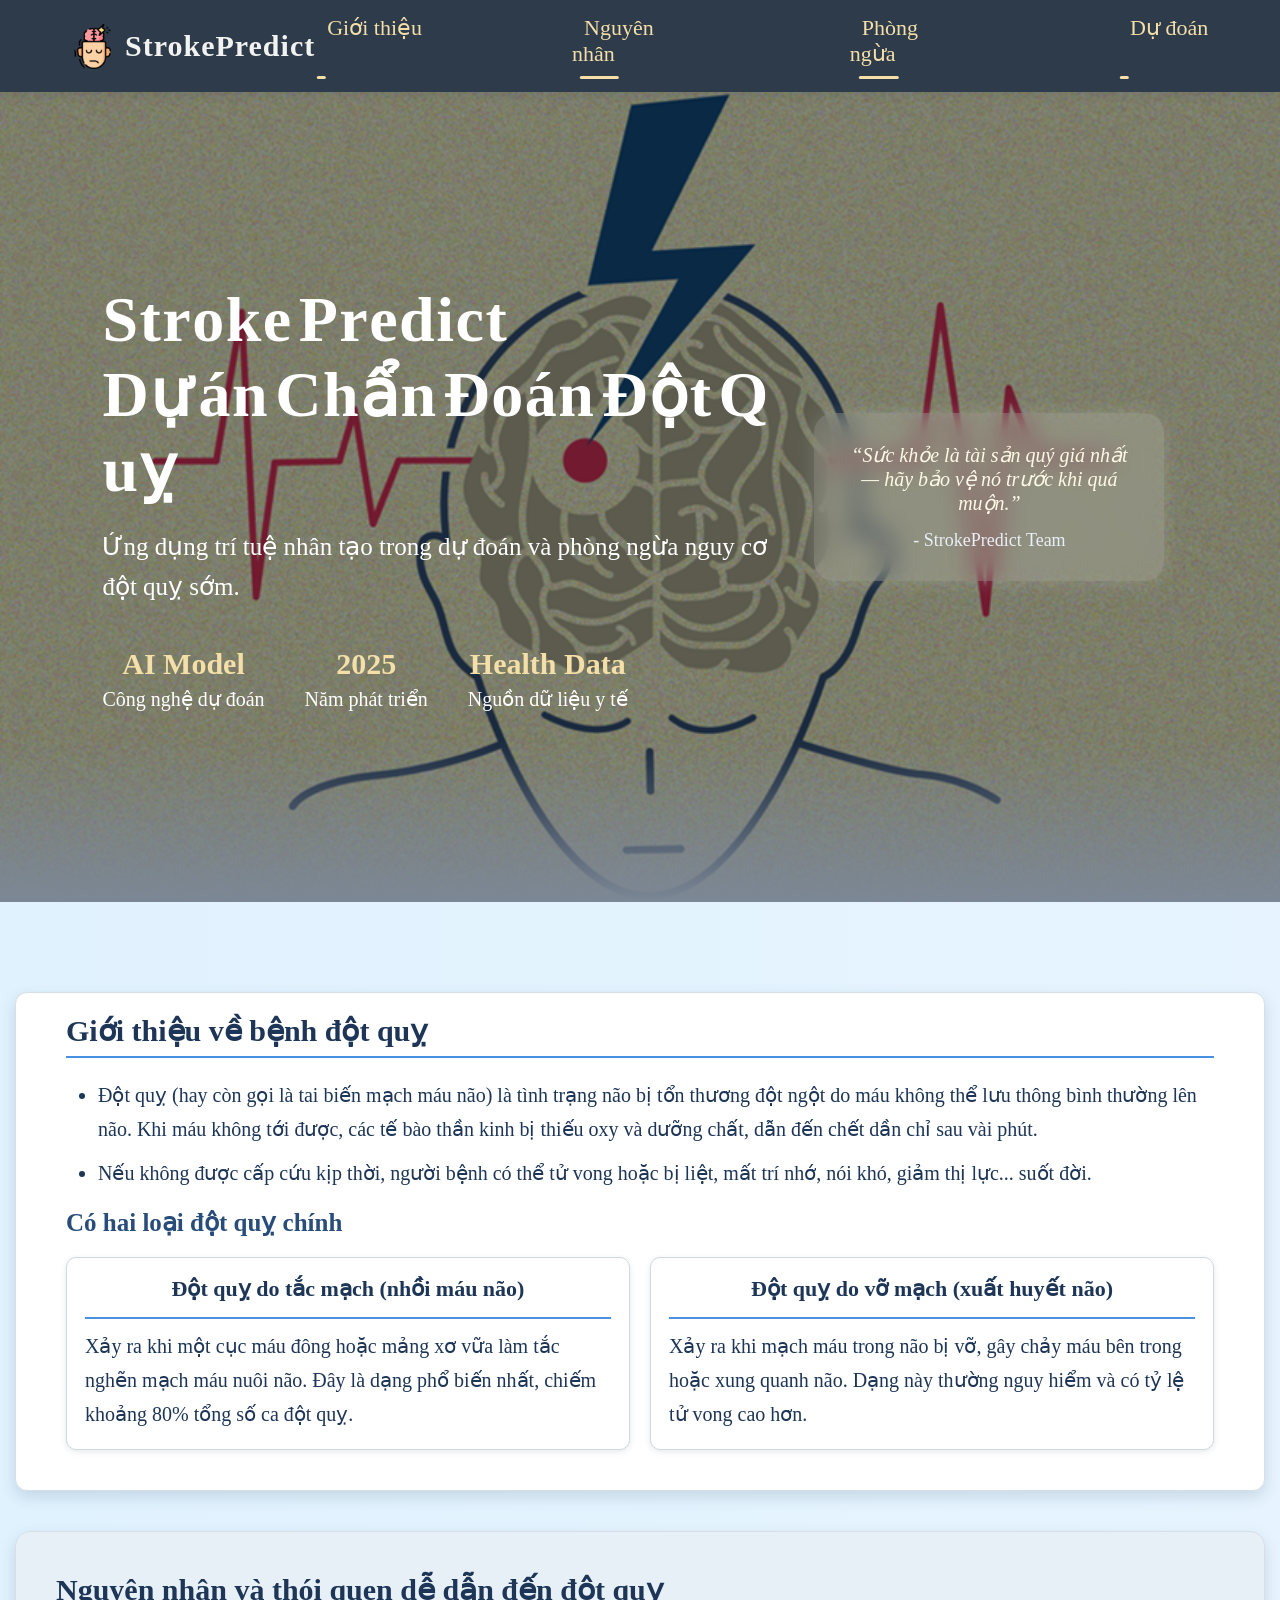
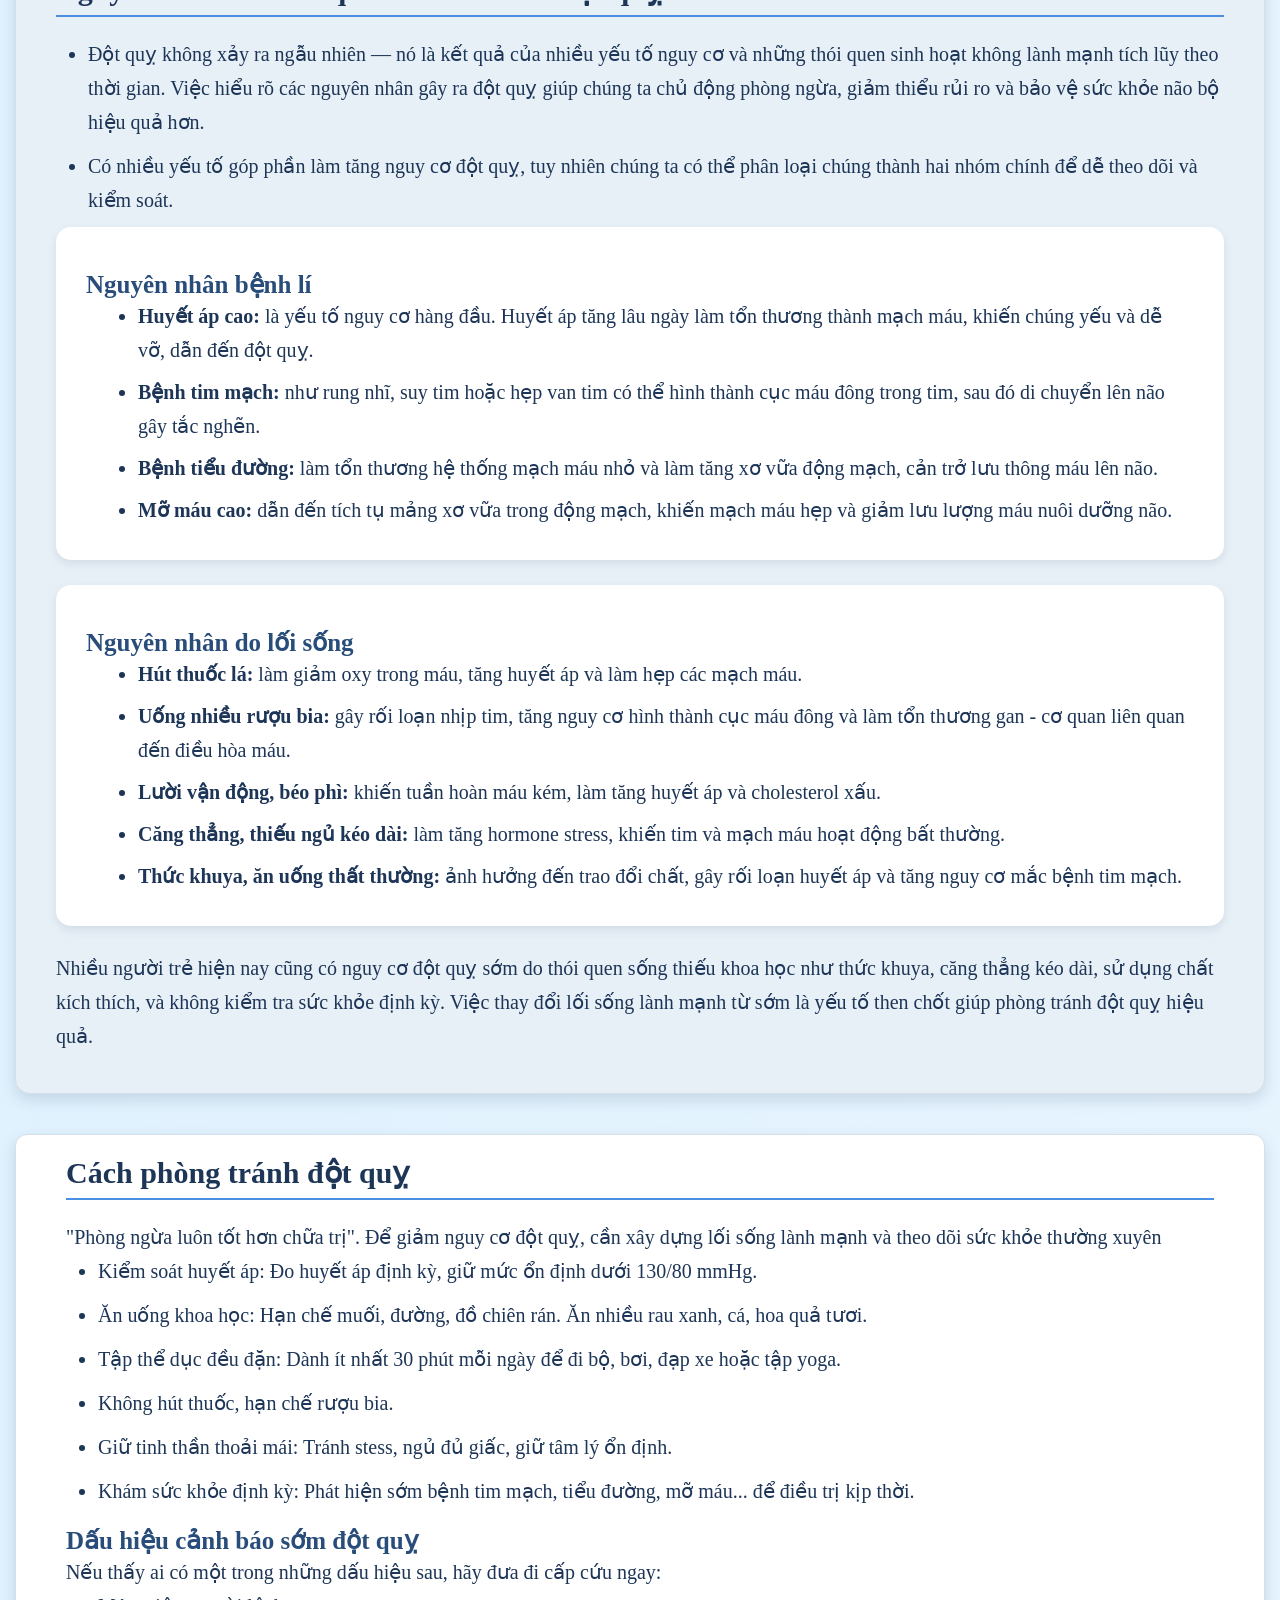
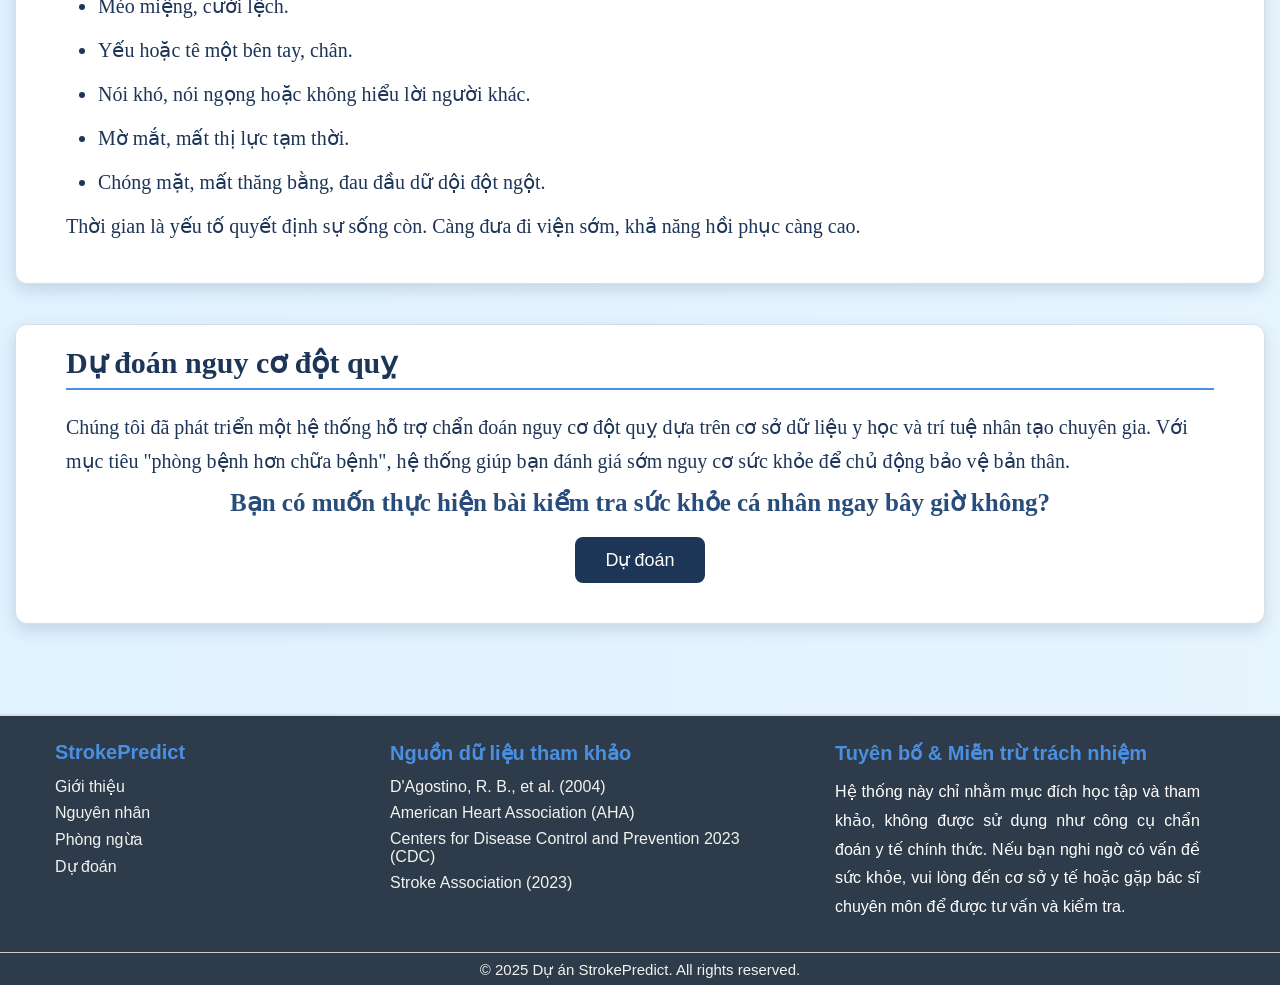
==== docs/index.html @ 6fc703ab "new" ====
<!DOCTYPE html>
<html lang="vi">
    <header>
        <link href="https://fonts.googleapis.com/css2?family=Montserrat:wght@600;700&family=Poppins:wght@300;400;500&display=swap" rel="stylesheet">
        <link rel="stylesheet" href="static/style.css">
        <!-- Logo-->
        <div class="logo">
            <img src="static/logo.png" alt="Logo" width="50" height="50"> 
            <span class="site-title">StrokePredict</span>
        </div>

        <!-- Navigation menu-->
        <nav>
            <ul>
                <li><a href="#intro1">Giới thiệu</a></li>
                <li><a href="#causes">Nguyên nhân</a></li>
                <li><a href="#prevention">Phòng ngừa</a></li>
                <li><a href="#predict">Dự đoán</a></li>
            </ul>
        </nav>
    </header>

    <body>
        <section class="stroke-hero">
            <div class="content">
                <h1 class="main-title">
                <span style="--i:1">S</span><span style="--i:2">t</span><span style="--i:3">r</span><span style="--i:4">o</span><span style="--i:5">k</span><span style="--i:6">e</span>
                <span style="--i:7">P</span><span style="--i:8">r</span><span style="--i:9">e</span><span style="--i:10">d</span><span style="--i:11">i</span><span style="--i:12">c</span><span style="--i:13">t</span>
                <span style="--i:14"> </span>
                <br>
                <span style="--i:15"> </span><span style="--i:16">D</span><span style="--i:17">ự</span><span style="--i:18"> </span>
                <span style="--i:19">á</span><span style="--i:20">n</span><span style="--i:21"> </span>
                <span style="--i:22">C</span><span style="--i:23">h</span><span style="--i:24">ẩ</span><span style="--i:25">n</span>
                <span style="--i:26"> </span><span style="--i:27">Đ</span><span style="--i:28">o</span><span style="--i:29">á</span><span style="--i:30">n</span>
                <span style="--i:31"> </span><span style="--i:32">Đ</span><span style="--i:33">ộ</span><span style="--i:34">t</span>
                <span style="--i:35"> </span><span style="--i:36">Q</span><span style="--i:37">u</span><span style="--i:38">ỵ</span>
                </h1>

                <p class="sub-text">
                Ứng dụng trí tuệ nhân tạo trong dự đoán và phòng ngừa nguy cơ đột quỵ sớm.
                </p>

                <div class="stats">
                    <div class="stat-item">
                        <span class="stat-number">AI Model</span>
                        <span class="stat-label">Công nghệ dự đoán</span>
                    </div>
                    <div class="stat-item">
                        <span class="stat-number">2025</span>
                        <span class="stat-label">Năm phát triển</span>
                    </div>
                    <div class="stat-item">
                        <span class="stat-number">Health Data</span>
                        <span class="stat-label">Nguồn dữ liệu y tế</span>
                    </div>
                </div>
            </div>

            <div class="visual">
                <div class="stroke-slogan-box">
                <p class="slogan-text">
                    “Sức khỏe là tài sản quý giá nhất — hãy bảo vệ nó trước khi quá muộn.”
                </p>
                <span class="slogan-author">- StrokePredict Team</span>
                </div>
            </div>
        </section>
        
        <!-- Nền toàn trang-->
        <div class="background">

            <!-- Các khung nội dung-->
            <section id="intro1" class="content-box">
                <h2>Giới thiệu về bệnh đột quỵ</h2>
                <ul>
                    <li>Đột quỵ (hay còn gọi là tai biến mạch máu não) là tình trạng não bị tổn thương đột ngột do máu không thể lưu thông bình thường lên não. Khi máu không tới được, các tế bào thần kinh bị thiếu oxy và dưỡng chất, dẫn đến chết dần chỉ sau vài phút.</li>
                    <li>Nếu không được cấp cứu kịp thời, người bệnh có thể tử vong hoặc bị liệt, mất trí nhớ, nói khó, giảm thị lực... suốt đời.</li>
                </ul>
                <h3>Có hai loại đột quỵ chính</h3>
                <div class="stroke-types">
                    <div class="stroke-box">
                        <h4>Đột quỵ do tắc mạch (nhồi máu não)</h4>
                        <p>Xảy ra khi một cục máu đông hoặc mảng xơ vữa làm tắc nghẽn mạch máu nuôi não. Đây là dạng phổ biến nhất, chiếm khoảng 80% tổng số ca đột quỵ.</p>
                    </div>

                    <div class="stroke-box">
                        <h4>Đột quỵ do vỡ mạch (xuất huyết não)</h4>
                        <p>Xảy ra khi mạch máu trong não bị vỡ, gây chảy máu bên trong hoặc xung quanh não. Dạng này thường nguy hiểm và có tỷ lệ tử vong cao hơn.</p>
                    </div>
                </div>
            </section>

            <section  id="causes" class="content-box">
                <h2>Nguyên nhân và thói quen dễ dẫn đến đột quỵ</h2>
                <ul>
                    <li>Đột quỵ không xảy ra ngẫu nhiên — nó là kết quả của nhiều yếu tố nguy cơ và những thói quen sinh hoạt không lành mạnh tích lũy theo thời gian. Việc hiểu rõ các nguyên nhân gây ra đột quỵ giúp chúng ta chủ động phòng ngừa, giảm thiểu rủi ro và bảo vệ sức khỏe não bộ hiệu quả hơn.</li>
                    <li>Có nhiều yếu tố góp phần làm tăng nguy cơ đột quỵ, tuy nhiên chúng ta có thể phân loại chúng thành hai nhóm chính để dễ theo dõi và kiểm soát.</li>
                </ul>

                <div class="cause-box">
                    <h3>Nguyên nhân bệnh lí</h3>
                    <ul>
                        <li><strong>Huyết áp cao:</strong> là yếu tố nguy cơ hàng đầu. Huyết áp tăng lâu ngày làm tổn thương thành mạch máu, khiến chúng yếu và dễ vỡ, dẫn đến đột quỵ.</li>
                        <li><strong>Bệnh tim mạch:</strong> như rung nhĩ, suy tim hoặc hẹp van tim có thể hình thành cục máu đông trong tim, sau đó di chuyển lên não gây tắc nghẽn.</li>
                        <li><strong>Bệnh tiểu đường:</strong> làm tổn thương hệ thống mạch máu nhỏ và làm tăng xơ vữa động mạch, cản trở lưu thông máu lên não.</li>
                        <li><strong>Mỡ máu cao:</strong> dẫn đến tích tụ mảng xơ vữa trong động mạch, khiến mạch máu hẹp và giảm lưu lượng máu nuôi dưỡng não.</li>
                    </ul>
                </div>

                <div class="cause-box">
                    <h3>Nguyên nhân do lối sống</h3>
                    <ul>
                        <li><strong>Hút thuốc lá:</strong> làm giảm oxy trong máu, tăng huyết áp và làm hẹp các mạch máu.</li>
                        <li><strong>Uống nhiều rượu bia:</strong> gây rối loạn nhịp tim, tăng nguy cơ hình thành cục máu đông và làm tổn thương gan - cơ quan liên quan đến điều hòa máu.</li>
                        <li><strong>Lười vận động, béo phì:</strong> khiến tuần hoàn máu kém, làm tăng huyết áp và cholesterol xấu.</li>
                        <li><strong>Căng thẳng, thiếu ngủ kéo dài:</strong> làm tăng hormone stress, khiến tim và mạch máu hoạt động bất thường.</li>
                        <li><strong>Thức khuya, ăn uống thất thường:</strong> ảnh hưởng đến trao đổi chất, gây rối loạn huyết áp và tăng nguy cơ mắc bệnh tim mạch.</li>
                    </ul>
                </div>

                <p>Nhiều người trẻ hiện nay cũng có nguy cơ đột quỵ sớm do thói quen sống thiếu khoa học như thức khuya, căng thẳng kéo dài, sử dụng chất kích thích, và không kiểm tra sức khỏe định kỳ. Việc thay đổi lối sống lành mạnh từ sớm là yếu tố then chốt giúp phòng tránh đột quỵ hiệu quả.</p>
            </section>

            <section id="prevention" class="content-box">
                <h2>Cách phòng tránh đột quỵ</h2>
                <p>"Phòng ngừa luôn tốt hơn chữa trị". Để giảm nguy cơ đột quỵ, cần xây dựng lối sống lành mạnh và theo dõi sức khỏe thường xuyên</p>
                <ul>
                    <li>Kiểm soát huyết áp: Đo huyết áp định kỳ, giữ mức ổn định dưới 130/80 mmHg.</li>
                    <li>Ăn uống khoa học: Hạn chế muối, đường, đồ chiên rán. Ăn nhiều rau xanh, cá, hoa quả tươi.</li>
                    <li>Tập thể dục đều đặn: Dành ít nhất 30 phút mỗi ngày để đi bộ, bơi, đạp xe hoặc tập yoga.</li>
                    <li>Không hút thuốc, hạn chế rượu bia.</li>
                    <li>Giữ tinh thần thoải mái: Tránh stess, ngủ đủ giấc, giữ tâm lý ổn định.</li>
                    <li>Khám sức khỏe định kỳ: Phát hiện sớm bệnh tim mạch, tiểu đường, mỡ máu... để điều trị kịp thời.</li>
                </ul>
                <h3>Dấu hiệu cảnh báo sớm đột quỵ</h3>
                <p>Nếu thấy ai có một trong những dấu hiệu sau, hãy đưa đi cấp cứu ngay:</p>
                <ul>
                    <li>Méo miệng, cười lệch.</li>
                    <li>Yếu hoặc tê một bên tay, chân.</li>
                    <li>Nói khó, nói ngọng hoặc không hiểu lời người khác.</li>
                    <li>Mờ mắt, mất thị lực tạm thời.</li>
                    <li>Chóng mặt, mất thăng bằng, đau đầu dữ dội đột ngột.</li>
                </ul>
                <p>Thời gian là yếu tố quyết định sự sống còn. Càng đưa đi viện sớm, khả năng hồi phục càng cao.</p>
            </section>

            <section id="predict" class="content-box">
                <h2>Dự đoán nguy cơ đột quỵ</h2>
                <p>Chúng tôi đã phát triển một hệ thống hỗ trợ chẩn đoán nguy cơ đột quỵ dựa trên cơ sở dữ liệu y học và trí tuệ nhân tạo chuyên gia. Với mục tiêu "phòng bệnh hơn chữa bệnh", hệ thống giúp bạn đánh giá sớm nguy cơ sức khỏe để chủ động bảo vệ bản thân.</p>
                
                <div id="intro" class="box">
                    <h3>Bạn có muốn thực hiện bài kiểm tra sức khỏe cá nhân ngay bây giờ không?</h3>

                    <!-- Nút start-->
                    <div id="start-section">
                        <button id="start-btn">Dự đoán</button>
                    </div>
                </div>

                <div id="progress-bar-container">
                    <div id="progress-bar"></div>
                </div>

                <div id="form-container" style="display: none;"></div>

                <div id="submit-area" style="display: none;">
                    <button id="submit-btn">Gửi dự đoán</button>
                </div>
            </section>

            <section id="result-section" class="content-box" style="display: none;">
                <div id="result"></div>
            </section>

        </div>
        
        <footer>
            <div class="footer-container">
                <div class="footer-column1">
                    <h3>StrokePredict</h3>
                    <ul>
                        <li><a href="#intro1">Giới thiệu</a></li>
                        <li><a href="#causes">Nguyên nhân</a></li>
                        <li><a href="#prevention">Phòng ngừa</a></li>
                        <li><a href="#predict">Dự đoán</a></li>
                    </ul>
                </div>
                
                <div class="footer-column">
                    <h3>Nguồn dữ liệu tham khảo</h3>
                    <ul>
                        <li><a href="https://pubmed.ncbi.nlm.nih.gov/14718319/" target="_blank">D'Agostino, R. B., et al. (2004)</a></li>
                        <li><a href="https://www.ahajournals.org/doi/10.1161/01.str.28.7.1507" target="_blank">American Heart Association (AHA)</a></li>
                        <li><a href="https://www.cdc.gov/stroke/risk-factors/index.html" target="_blank">Centers for Disease Control and Prevention 2023 (CDC)</a></li>
                        <li><a href="https://www.stroke.org.uk/stroke/types/risk-factors">Stroke Association (2023)</a></li>
                    </ul>
                </div>

                <div class="footer-column">
                    <h3>Tuyên bố & Miễn trừ trách nhiệm</h3>
                    <p>
                        Hệ thống này chỉ nhằm mục đích học tập và tham khảo, 
                        không được sử dụng như công cụ chẩn đoán y tế chính thức.
                        Nếu bạn nghi ngờ có vấn đề sức khỏe, vui lòng đến cơ sở y tế
                        hoặc gặp bác sĩ chuyên môn để được tư vấn và kiểm tra.
                    </p>
                </div>
            </div>

            <div class="footer-bottom">
                <p>© 2025 Dự án StrokePredict. All rights reserved.</p>
            </div>

        </footer>

    <script src="static/script.js"></script>
    </body>
</html>
---- docs/static/style.css ----
* {
  margin: 0;
  padding: 0;
  box-sizing: border-box;
}

html, body {
  margin: 0;
  padding: 0;
  background-color: #0a1a2f;
}
html {
  scroll-behavior: smooth;
}

/*header*/
header {
  display: flex;
  justify-content: space-between;
  align-items: center;
  padding: 15px 70px;
  background-color: #2e3b4a;
  box-shadow: 0 2px 10px rgba(29, 53, 87, 0.1);
  position: sticky;
  top: 0;
  z-index: 100;
}

.logo {
  display: flex;
  align-items: center;
}
.logo img {
  width: 45px;
  height: 45px;
  margin-right: 10px;
}
.site-title {
  font-size: 30px;
  font-weight: 700;
  color: #f2f3f0;
  letter-spacing: 1px;
}

nav ul {
  display: flex;
  justify-content: space-evenly;
  list-style: none;
  margin: 0;
  padding: 0;
  gap: 150px;
}
nav ul li a {
  text-decoration: none;
  color: #f2f3f0;
  font-size: 22px;
  font-weight: 500;
  padding: 8px 12px;
  border-radius: 6px;
  transition: all 0.3s ease;
  position: relative;
  overflow: hidden;
  transition: all 0.4s ease;
}
nav ul li a::before {
  content: "";
  position: absolute;
  inset: 0;
  background-color: rgba(255, 255, 255, 0.15);
  border-radius: 6px;
  opacity: 0;
  transform: scale(0.9);
  transition: all 0.3s ease;
  z-index: -1;
}
nav ul li a:hover::before {
  opacity: 1;
  transform: scale(1);
}
nav ul li a:hover {
  transform: translateY(-2px);
  color: #f2f3f0;
  background-color: transparent;
}
nav ul li a.active {
  color: #f4dfa9;
}
nav ul li a::after {
  content: "";
  position: absolute;
  bottom: -5px;
  left: 50%;
  transform: translateX(-50%) scaleX(0);
  width: 70%;
  height: 3px;
  background: #f4dfa9;
  border-radius: 2px;
  transition: transform 0.4s ease;
  transform-origin: center;
}
nav ul li a.active::after {
  transform: translateX(-50%) scaleX(1);
}

header.scrolled {
  background-color: #e8f0f7;
  box-shadow: 0 4px 12px rgba(0,0,0,0.08);
  transition: 0.3s ease;
}
header {
  transition: background-color 0.4s ease, backdrop-filter 0.4s ease;
}
header.scrolled {
  background-color: rgba(29, 53, 87, 0.6);
  backdrop-filter: blur(6px);
}
/* body */
.stroke-hero {
  display: flex;
  justify-content: space-between;
  align-items: center;
  height: 90vh;
  background: url("brain.png") no-repeat center center/cover;
  color: white;
  padding: 50px 8%; 
  position: relative;
}
.stroke-hero {
  display: flex;
  justify-content: space-between;
  align-items: center;
  height: 90vh;
  background: 
    linear-gradient(to bottom, rgba(0, 0, 0, 0) 80%, rgba(240, 248, 255, 1) 100%), 
    url("brain.png") no-repeat center center/cover;
  color: white;
  padding: 50px 8%; 
  position: relative;
}
.stroke-hero {
  background-attachment: fixed;
}
.stroke-hero::before {
  content: "";
  position: absolute;
  top: 0;
  left: 0;
  width: 100%;
  height: 100%;
  background: rgba(10, 25, 47, 0.5);
  z-index: 0;
}
.stroke-hero * {
  position: relative;
  z-index: 1;
}
.stroke-hero .content,.stroke-hero .visual {
  position: relative;
  z-index: 1;
}
.content {
  flex: 2;
  max-width: 65%;
}
.visual {
  flex: 1;
  display: flex;
  justify-content: center;
  align-items: center;
}

.main-title span {
  display: inline-block;
  opacity: 0;
  transform: translateY(40px);
  animation: fadeUp 1s forwards;
  animation-delay: calc(var(--i) * 0.04s);
  font-size: 4rem;
  font-weight: 700;
  letter-spacing: 1.5px;
}
@keyframes fadeUp {
  to {
    opacity: 1;
    transform: translateY(0);
  }
}

.sub-text {
  font-size: 25px;
  margin: 20px 0 40px;
  line-height: 1.6;
  color: #ffffff;
}

.stats {
  display: flex;
  gap: 40px;
  margin-top: 30px;
}
.stat-item {
  text-align: center;
}

.stat-number {
  display: block;
  font-size: 30px;
  font-weight: bold;
  color: #f4dfa9;
}
.stat-label {
  display: block;
  font-size: 20px;
  color: #ffffff;
  margin-top: 6px;
}

.stroke-slogan-box {
  background: rgba(255, 255, 255, 0.15);
  backdrop-filter: blur(12px);
  border-radius: 20px;
  padding: 30px;
  max-width: 350px;
  max-height: 250px;
  text-align: center;
  color: #ffffff;
  box-shadow: 0 0 20px rgba(255, 255, 255, 0.15);
}
.slogan-text {
  font-style: italic;
  font-size: 20px;
  margin-bottom: 15px;
  color: #fef9e7;
}
.slogan-author {
  font-size: 18px;
  color: #e8f0f7;
}

.background {
  background: linear-gradient(180deg, #e8f0f7 0%, #f4f7fa 100%);
  padding: 50px 0;
  min-height: 100vh;
}
.background {
  background: linear-gradient(270deg, #dbeafe, #f3f8ff, #e0f2fe);
  background-size: 600% 600%;
  animation: bgMove 12s ease infinite;
  padding: 50px 0;
  min-height: 100vh;
}
@keyframes bgMove {
  0% { background-position: 0% 50%; }
  50% { background-position: 100% 50%; }
  100% { background-position: 0% 50%; }
}

section {
  scroll-margin-top: 100px;
}

.content-box {
  background-color: #ffffff;
  border: 1px solid #d6dee7;
  border-radius: 12px;
  box-shadow: 0 6px 15px rgba(29, 53, 87, 0.15);
  max-width: 1250px;
  margin: 40px auto;
  padding: 20px 50px 40px 50px;
  transition: 0.2s ease, box-shadow 0.3s ease;
}
.content-box:hover {
  transform: translate(-3px);
  box-shadow: 0 10px 25px rgba(29, 53, 87, 0.2);
}

.content-box h2 {
  color: #1d3557;
  font-size: 30px;
  margin-top: 0px;
  margin-bottom: 20px;
  border-bottom: 2px solid #4a90e2;
  padding-bottom: 8px;
}
.content-box h3 {
  color: #294d7a;
  margin-top: 18px;
  font-size: 25px;
}
.content-box p, 
.content-box li {
  color: #1d3557;
  line-height: 1.7;
  font-size: 20px;
}

.stroke-types {
  display: flex;
  justify-content: space-between;
  gap: 20px;
  margin-top: 20px;
}
.stroke-box {
  flex: 1;
  background-color: #ffffff;
  border: 1px solid #cfd8dc;
  border-radius: 10px;
  padding: 18px;
  box-shadow: 0 2px 6px rgba(29, 53, 87, 0.1);
}
.stroke-box:hover {
  transform: translateY(-3px);
  box-shadow: 0 6px 15px rgba(29, 53, 87, 0.2);
  cursor: pointer;
}
.stroke-box h4 {
  text-align: center;
  color: #1d3557;
  margin-top: 0px;
  margin-bottom: 10px;
  font-size: 22px;
  border-bottom: 2px solid #4a90e2;
  padding-bottom: 15px;
}
ul {
  padding-left: 32px;
}
ul li {
  margin-bottom: 10px;
}

.box h3 {
  text-align: center;
  font-size: 25px;
  color: #294d7a;
  margin-top: 10px;
}
#start-btn {
  background-color: #1d3557;
  color: white;
  border: none;
  padding: 12px 30px;
  border-radius: 8px;
  font-size: 18px;
  cursor: pointer;
  transition: all 0.3 ease;
}
#start-btn:hover {
  background-color: #084d9b;
  transform: scale(1.05);
}
#start-section {
  text-align: center;
  margin-top: 20px;
}

#causes {
  background-color: #e8f0f7;
  padding: 40px;
  border-radius: 15px;
}
.cause-box {
  background: white;
  border-radius: 15px;
  padding: 25px 30px;
  box-shadow: 0 4px 10px rgba(29, 53, 87, 0.1);
  margin-bottom: 25px;
  transition: transform 0.2s ease, box-shadow 0.2s ease;
}
.cause-box:hover {
  transform: translateY(-3px);
  box-shadow: 0 6px 15px rgba(29, 53, 87, 0.2);
}
.cause-box ul {
  margin-left: 20px;
  line-height: 1.6;
}
.cause-box li {
  margin-bottom: 8px;
}

/*box result*/
#result-section {
  background-color: #ffffff;
  border: 1px solid #dfe5ec;
  box-shadow: 0 6px 18px rgba(29, 53, 87, 0.1);
  border-radius: 14px;
  max-width: 1000px;
  margin: 50px auto;
  padding: 20px 50px;
  display: none;
}
#result-section.visible {
  display: block;
}
#result-section {
  text-align: center;
  background-color: #ffffff;
  border-radius: 16px;
  padding: 20px 60px;
  box-shadow: 0 4px 15px rgba(29, 53, 87, 0.1);
  margin-top: 40px;
}
#result-section h3 {
  font-size: 30px;
  color: #1d3557;
  margin-bottom: 10px;
  border-bottom: 2px solid #4a90e2;
  display: inline-block;
  padding-bottom: 10px;
}
#result-section .risk-level {
  font-size: 28px;
  font-weight: 600;
  margin-bottom: 10px;
  margin-top: 10px;
  text-align: center;
}

.Low {
  color: #2e7d32 !important;
}
.Medium {
  color: #f9a825 !important;
}
.High {
  color: #c62828 !important;
}
#result-section .advice-box {
  text-align: left;
  max-width: 900px;
  margin: 10px auto 0 auto;
  background-color: #e8f0f7;
  padding: 20px 25px;
  border-radius: 10px;
  font-size: 20px;
  line-height: 1.6;
  color: #1d3557;
}

/* footer */
footer {
  background-color: #2e3b4a;
  color: white;
  padding: 25px 0 10px;
  font-family: 'Segoe UI', sans-serif;
  border-top: 2px solid #d6dee7;
}
.footer-container {
  display: flex;
  justify-content: space-around;
  align-items: flex-start;
  flex-wrap: wrap;
  max-width: 1250px;
  margin: 0 auto;
  padding: 0 25px;
}
/* Cột 1 */
.footer-column1 h3 {
  font-size: 20px;
  color: #4a90e2;
  margin-bottom: 8px;
  display: inline-block;
  padding-bottom: 5px;
}
.footer-column1 ul {
  list-style: none;
  padding: 0;
}
.footer-column1 ul li {
  margin-bottom: 8px;
}
.footer-column1 ul li a {
  color: #f2f3f0;
  text-decoration: none;
  transition: color 0.3s;
}
.footer-column1 ul li a:hover {
  color: #4a90e2;
}
.footer-column1 {
  flex: 1;
  min-width: 280px;
  margin: 0 15px;
}

/* Cột 2,3 */
.footer-column {
  flex: 2;
  min-width: 280px;
  margin: 0 40px;
}
.footer-column h3 {
  font-size: 20px;
  color: #4a90e2;
  margin-bottom: 8px;
  display: inline-block;
  padding-bottom: 5px;
}
.footer-column ul {
  list-style: none;
  padding: 0;
}
.footer-column ul li {
  margin-bottom: 8px;
}
.footer-column ul li a {
  color: #f2f3f0;
  text-decoration: none;
  transition: color 0.3s;
}
.footer-column ul li a:hover {
  color: #4a90e2;
}
.footer-column p {
  line-height: 1.8;
  text-align: justify;
}

.footer-bottom {
  text-align: center;
  border-top: 1px solid #ccc;
  margin-top: 30px;
  padding: 8px 0 6px 0;
  font-size: 15px;
  color: #f2f3f0;
}
.footer-bottom p {
  margin: 0;
}
footer {
  margin-bottom: 0;
  padding-bottom: 0;
}

/* Form câu hỏi */
#form-container {
  display: flex;
  flex-direction: column;
  align-items: center;
  margin: 0 auto;
  width: 100%;
  background: none;
  box-shadow: none;
  padding: 0;
}

.question {
  width: 60%;
  margin: 25px auto;
  padding: 25px 30px;
  background-color: #ffffff;
  border-radius: 16px;
  box-shadow: 0 4px 15px rgba(29, 53, 87, 0.1);
  animation: fadeIn 0.4s ease;
  text-align: center;
}
.question p {
  font-size: 20px;
  font-weight: 600;
  color: #1d3557;
  margin-bottom: 20px;
  margin-top: 0;
}

.question input[type="number"] {
  width: 40%;
  text-align: center;
  padding: 10px 15px;
  font-size: 17px;
  border-radius: 25px;
  border: 1.5px solid #4a90e2;
  outline: none;
  transition: 0.3s;
}
.question input[type="number"]:focus {
  border-color: #4a90e2;
  box-shadow: 0 0 6px rgba(74,144,226,0.3);
}

.choice-group {
  display: flex;
  justify-content: center;
  gap: 65px;
  margin-top: 15px;
}
.choice-option {
  display: flex;
  align-items: center;
  gap: 10px;
  cursor: pointer;
  font-size: 18px;
  color: #1d3557;
  transition: color 0.3s;
}
.choice-option:hover {
  color: #4a90e2;
}

.choice-circle {
  width: 18px;
  height: 18px;
  border: 2px solid #1d3557;
  border-radius: 50%;
  position: relative;
  transition: 0.3s;
}
.choice-circle.active::after {
  content: '';
  position: absolute;
  width: 10px;
  height: 10px;
  background: #00C2CB;
  border-radius: 50%;
  top: 50%;
  left: 50%;
  transform: translate(-50%, -50%);
}
.choice-circle::after {
  transition: all 0.2s ease;
}

.submit-section {
  display: flex;
  justify-content: center;
  align-items: center;
  width: 100%;
}
.submit-btn {
  margin: 40px auto;
  padding: 15px 45px;
  font-size: 20px;
  font-weight: 500;
  background: linear-gradient(135deg, #1d3557, #4a90e2);
  color: white;
  border: none;
  border-radius: 25px;
  cursor: pointer;
  transition: 0.4s;
  box-shadow: 0 4px 10px rgba(29,53,87,0.15);
}
.submit-btn:hover {
  transform: scale(1.05);
  background: linear-gradient(135deg, #294d7a, #4a90e2);
}

.question.missing {
  border: 2px solid #c62828;
  border-radius: 8px;
  padding: 8px;
  animation: shake 0.5s ease;
}
@keyframes shake {
  0% { transform: translateX(0); }
  25% { transform: translateX(-4px); }
  50% { transform: translateX(4px); }
  75% { transform: translateX(-4px); }
  100% { transform: translateX(0); }
}

/* Fade */
body {
  opacity: 0;
  transform: translateY(6px);
  transition: opacity 0.9s ease-out, transform 0.9s ease-out;
}
body.page-visible {
  opacity: 1;
  transform: translateY(0);
}
.fade-section {
  opacity: 0;
  transform: translateY(28px);
  transition: opacity 0.7s cubic-bezier(.22,.9,.27,1), transform 0.7s cubic-bezier(.22,.9,.27,1);
  will-change: opacity, transform;
}
.fade-section.visible {
  opacity: 1;
  transform: translateY(0);
}
.fade-section .fade-child {
  opacity: 0;
  transform: translateY(12px);
  transition: opacity 0.6s ease, transform 0.6s ease;
}
.fade-section.visible .fade-child {
  opacity: 1;
  transform: translateY(0);
}
.fade-section[data-delay="1"] { transition-delay: 0.06s; }
.fade-section[data-delay="2"] { transition-delay: 0.12s; }
.fade-section[data-delay="3"] { transition-delay: 0.18s; }
.stroke-hero.fade-section { transition-duration: 1s; transition-timing-function: ease-out; }
.main-title.fade-child { transition-duration: 0.9s; }
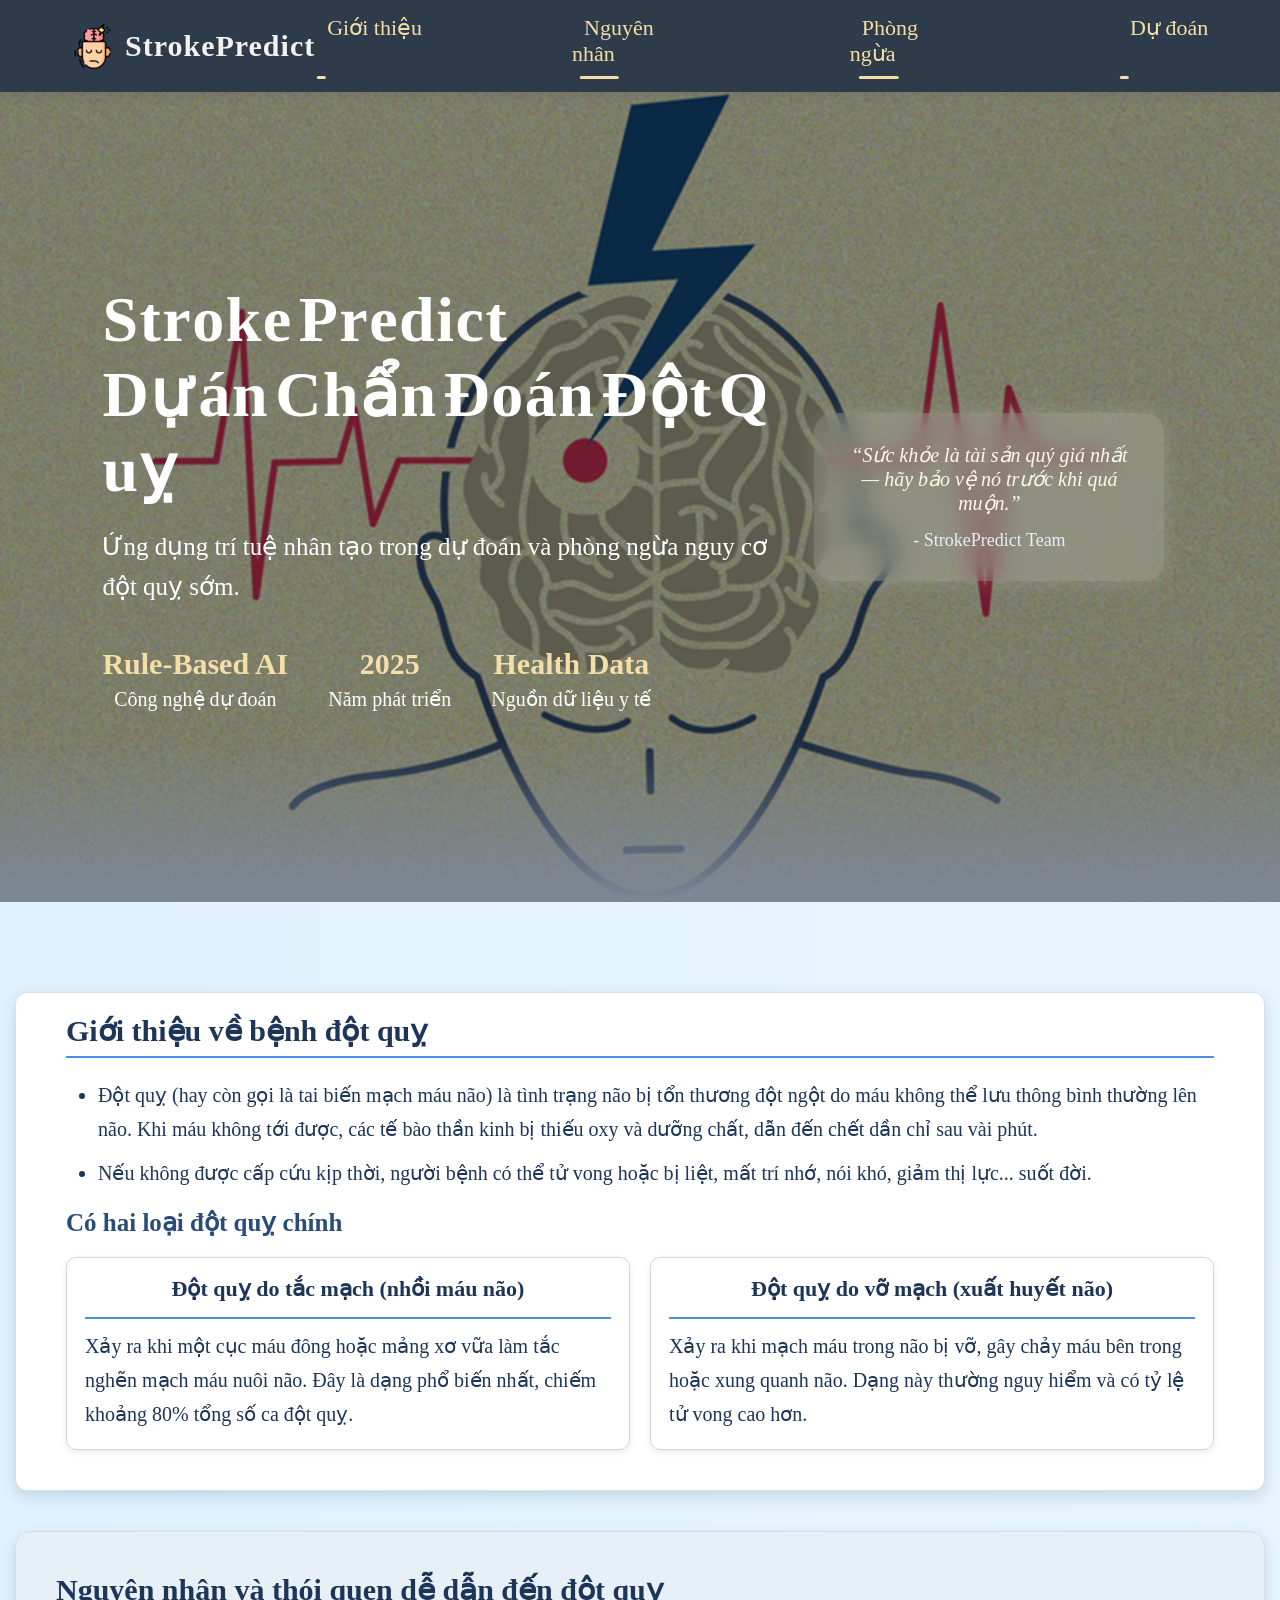
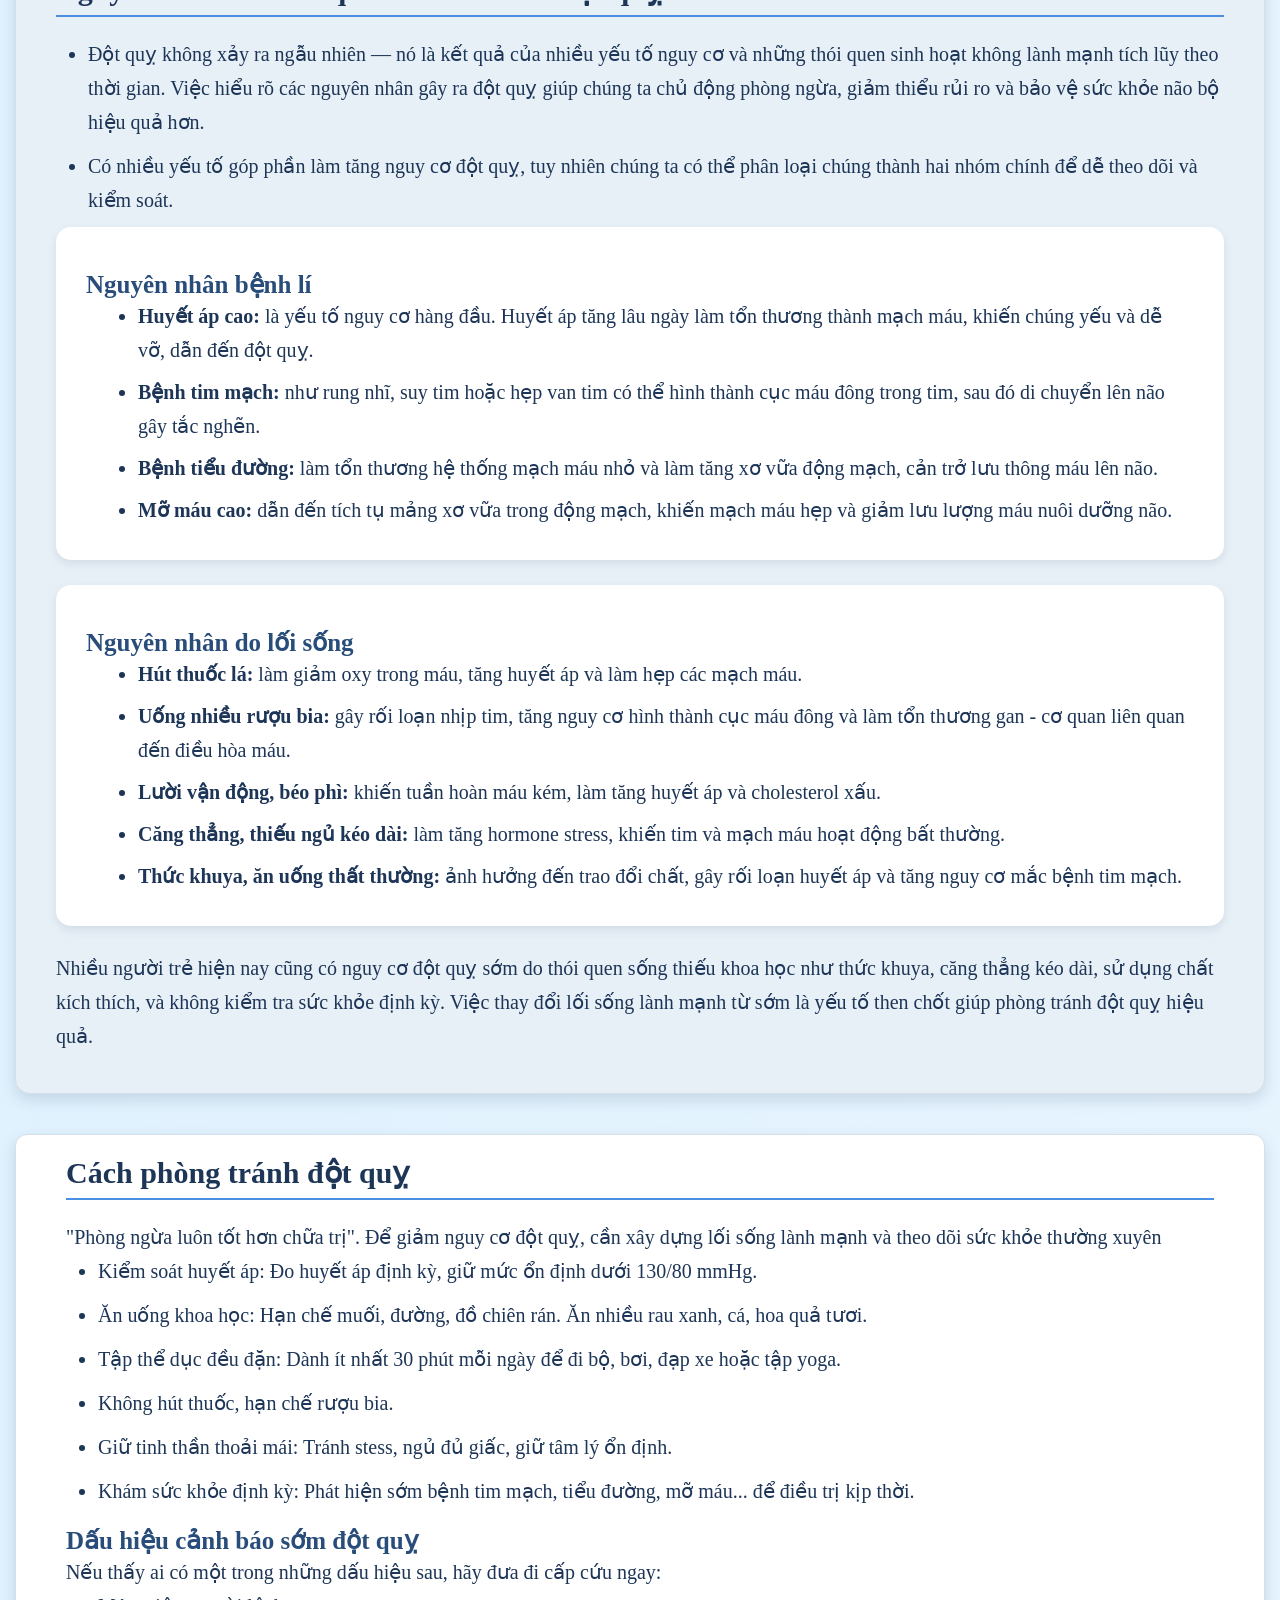
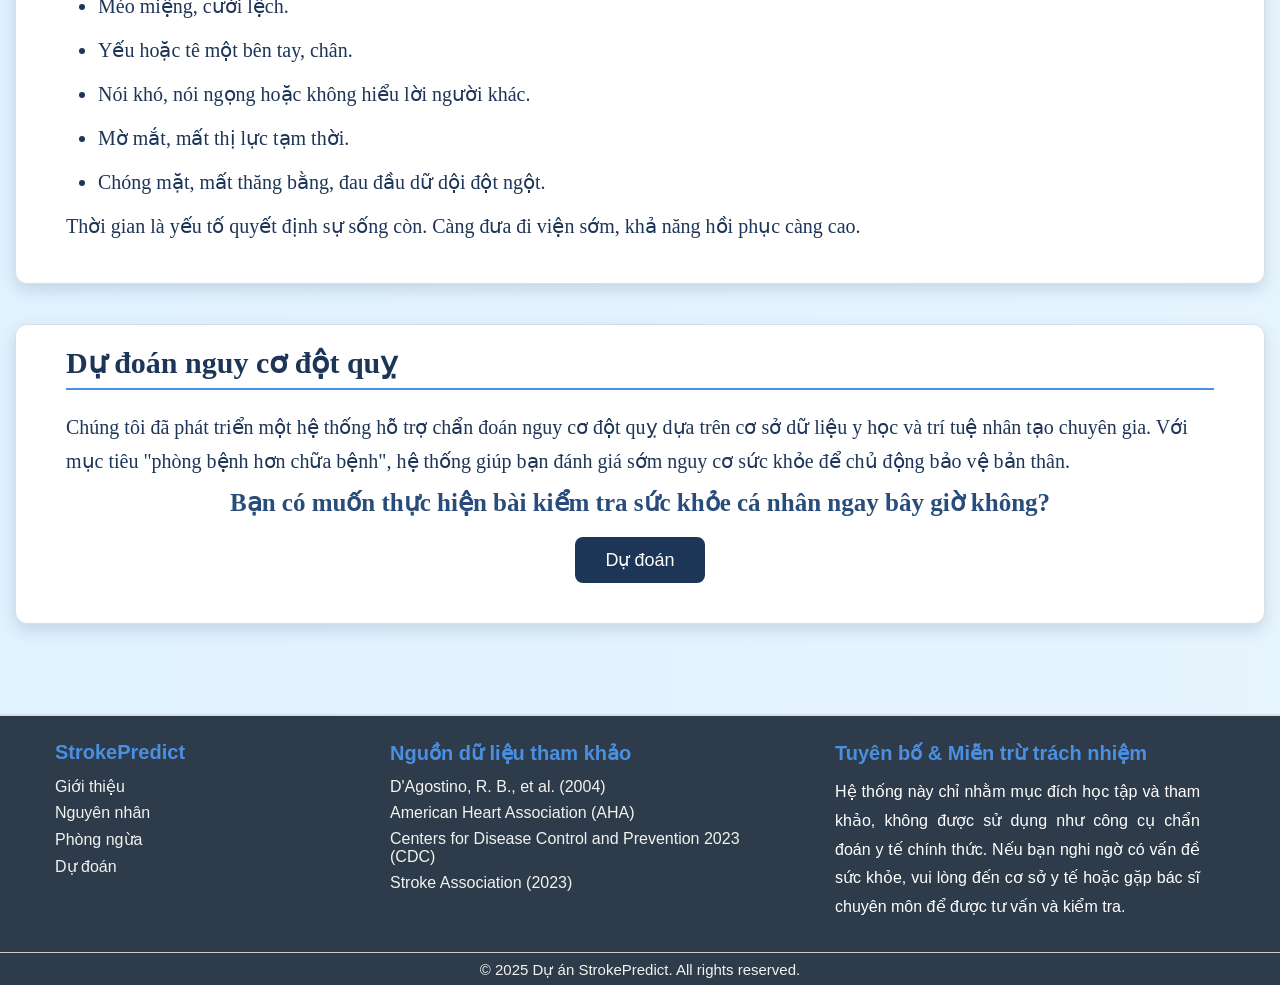
==== commit 1fe9fc27: "new" ====
--- a/docs/index.html
+++ b/docs/index.html
@@ -42,7 +42,7 @@
 
                 <div class="stats">
                     <div class="stat-item">
-                        <span class="stat-number">AI Model</span>
+                        <span class="stat-number">Rule-Based AI</span>
                         <span class="stat-label">Công nghệ dự đoán</span>
                     </div>
                     <div class="stat-item">
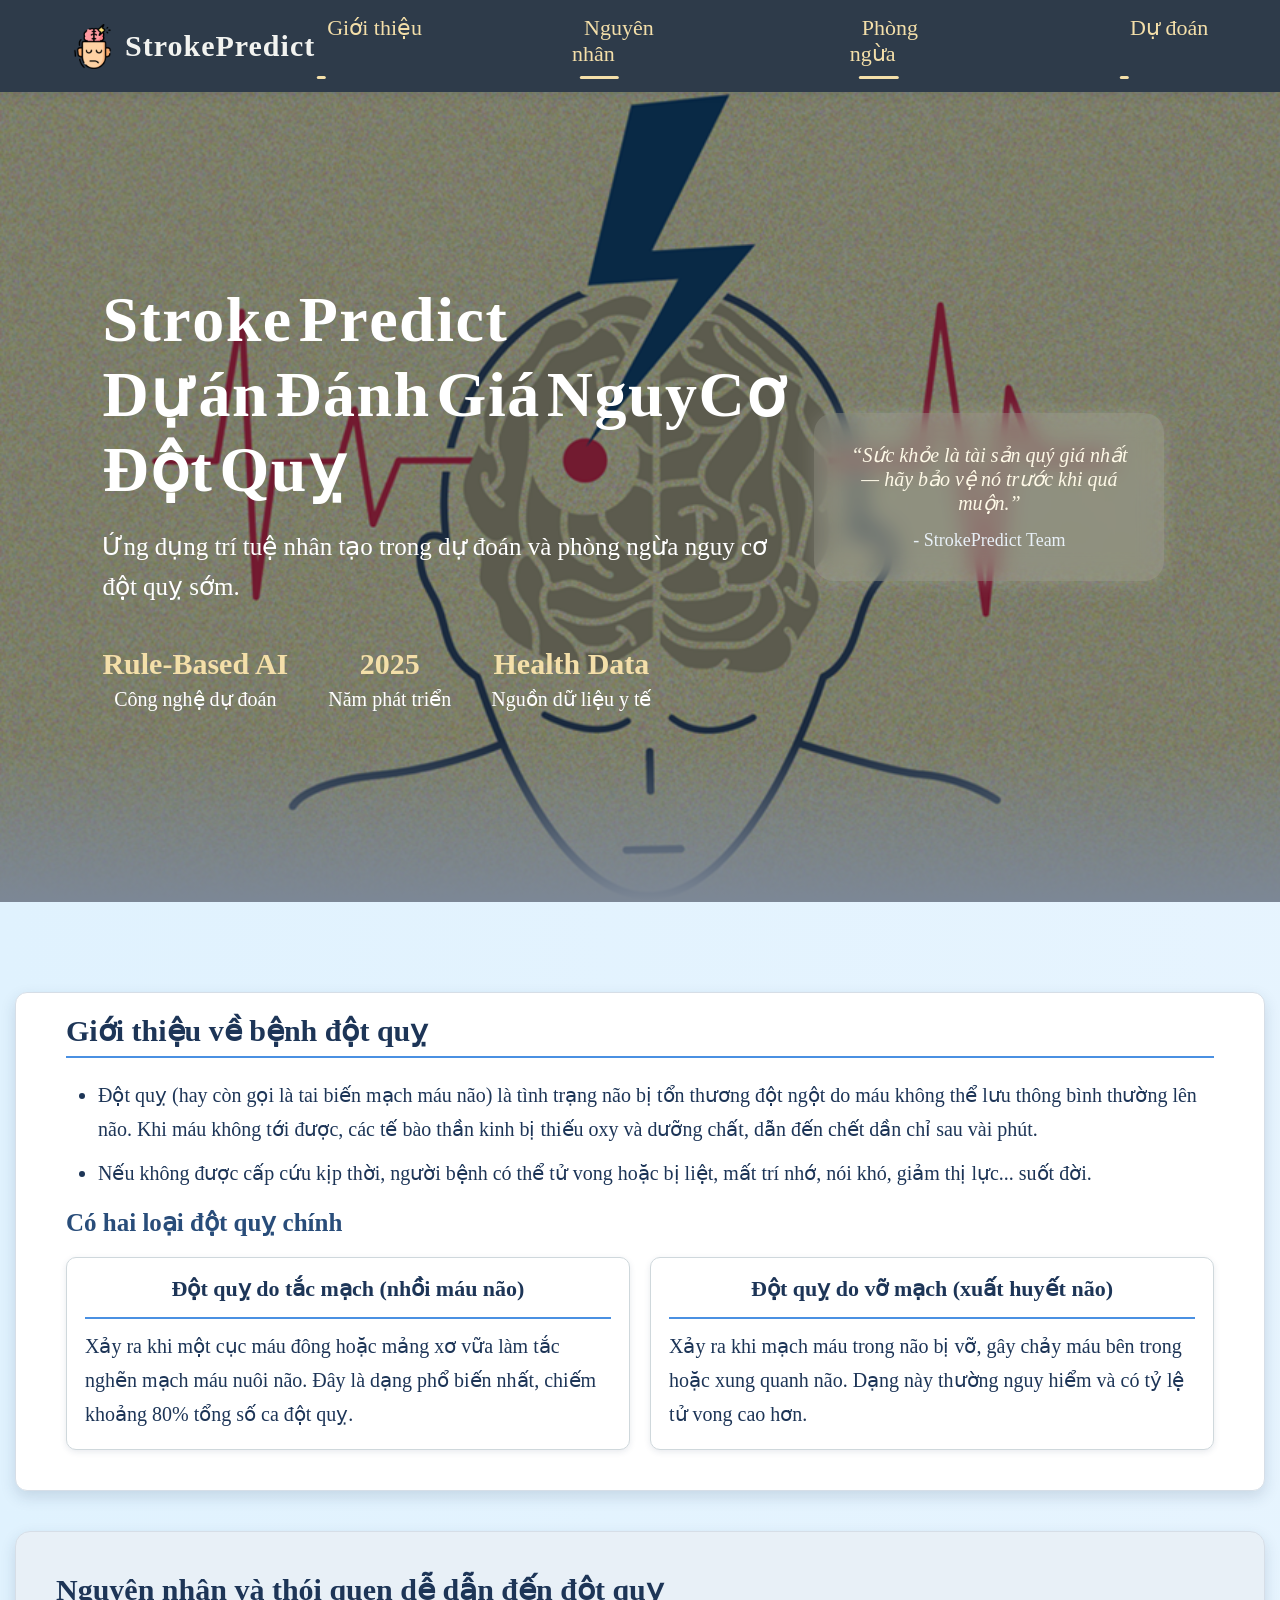
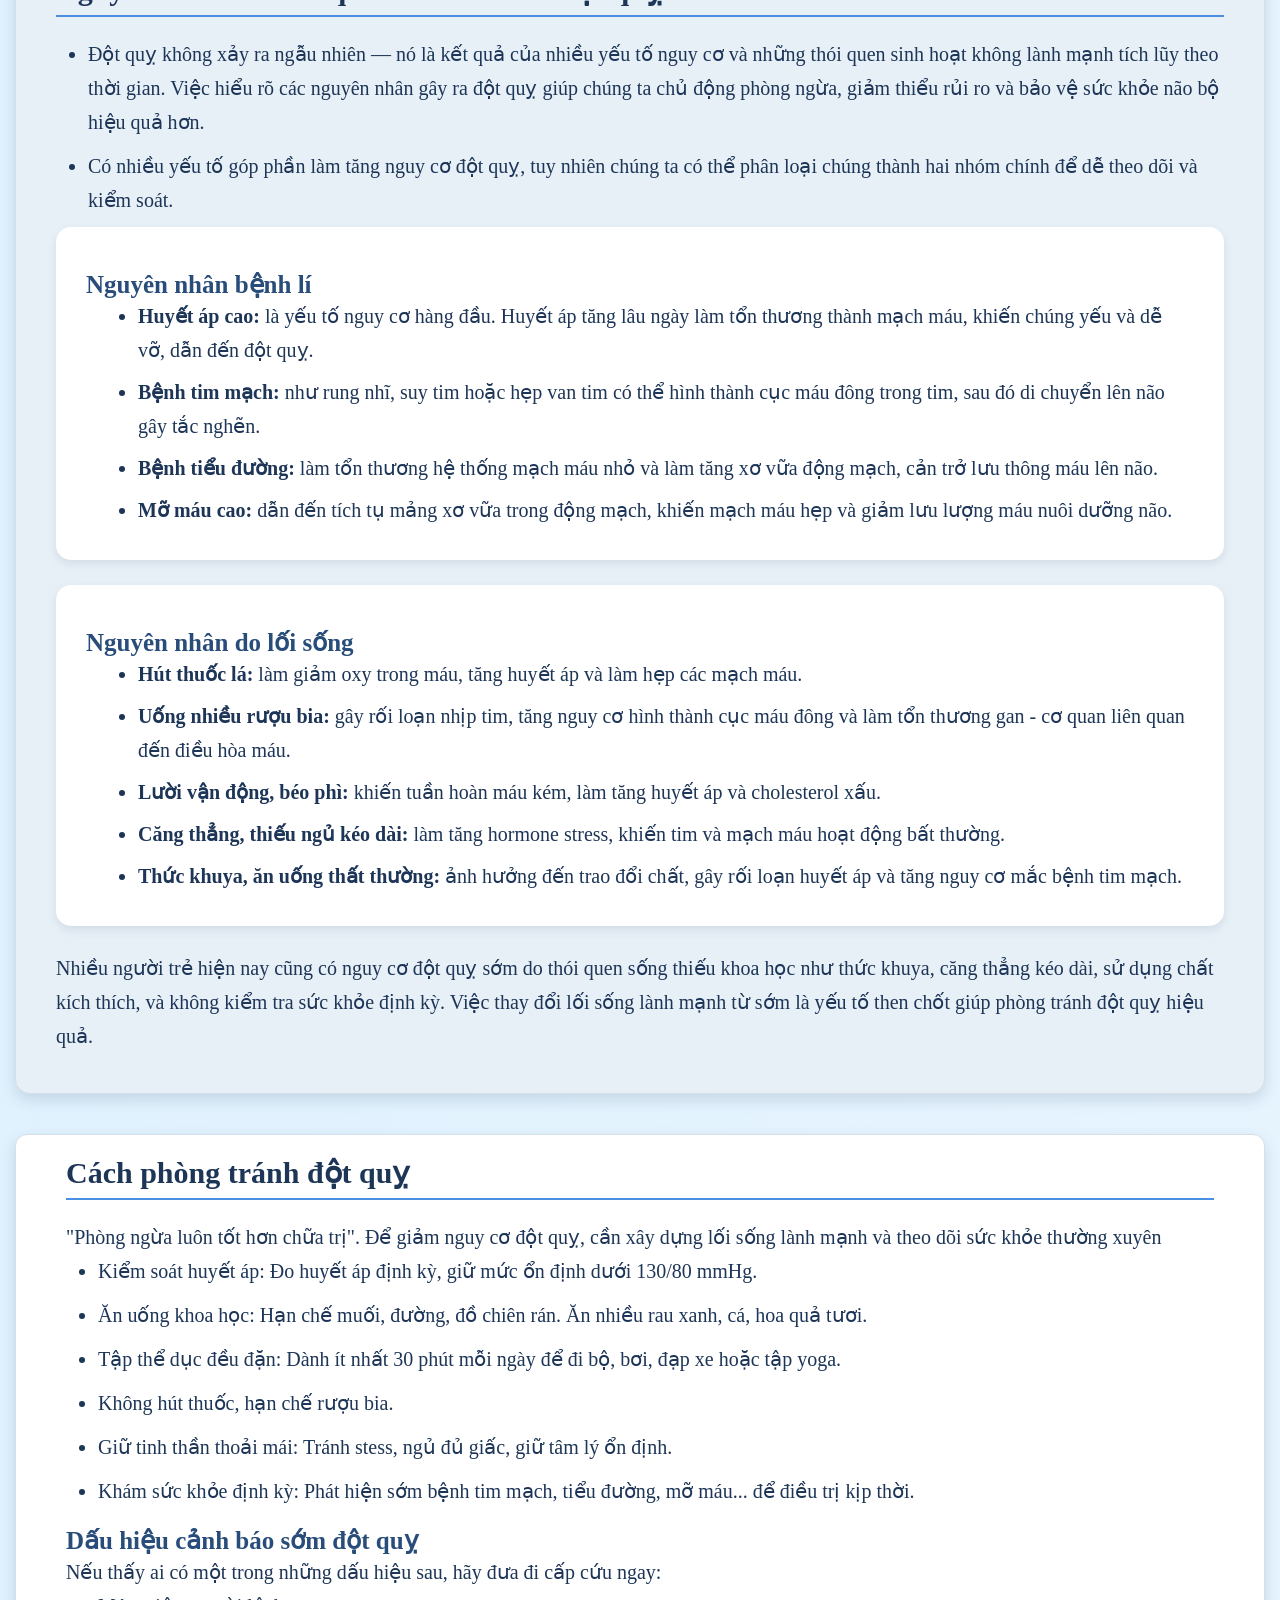
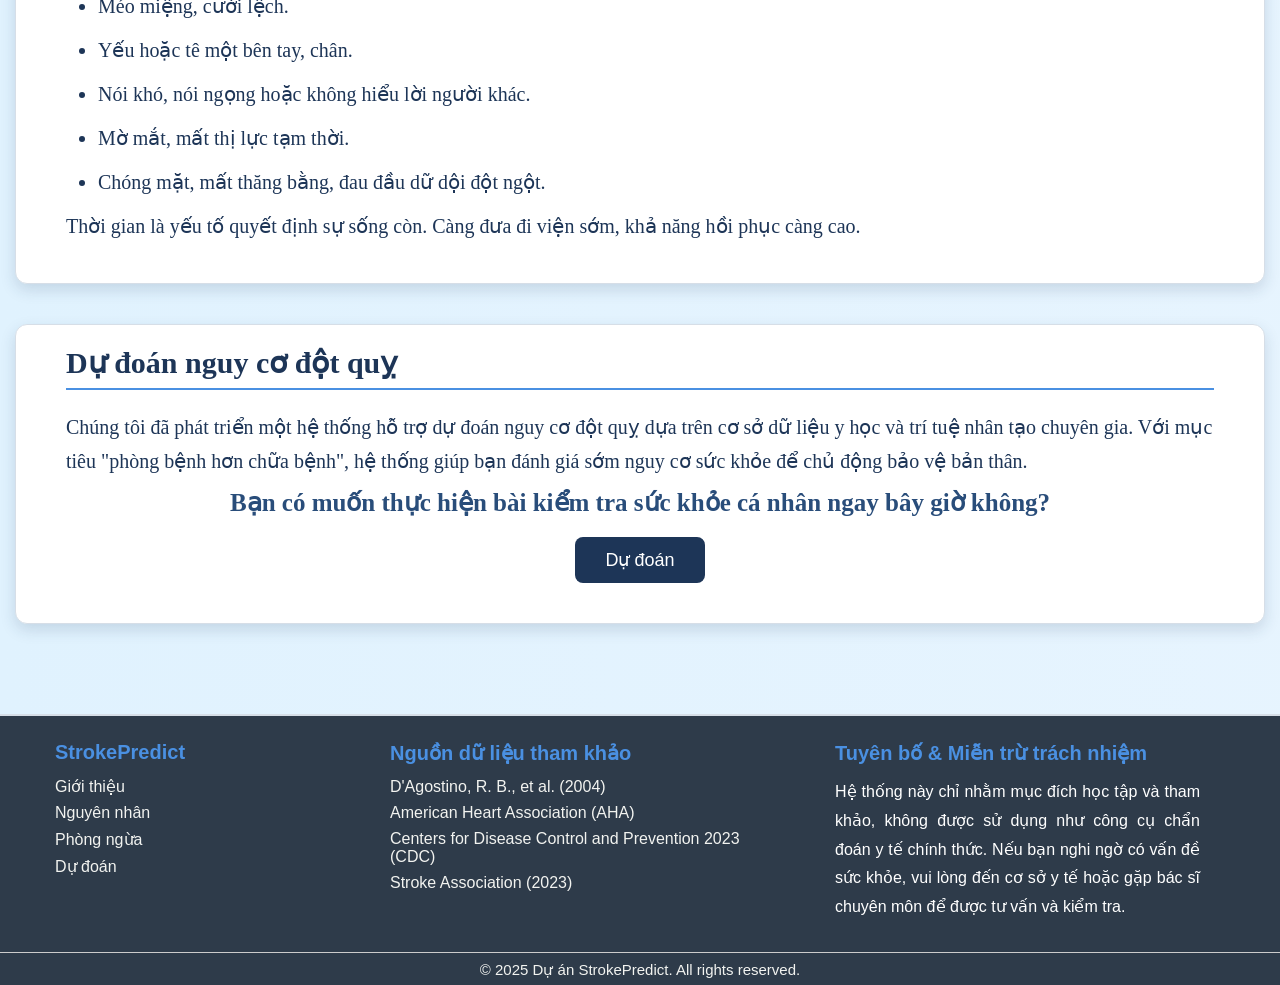
==== commit 417b6797: "Update" ====
--- a/docs/index.html
+++ b/docs/index.html
@@ -30,10 +30,10 @@
                 <br>
                 <span style="--i:15"> </span><span style="--i:16">D</span><span style="--i:17">ự</span><span style="--i:18"> </span>
                 <span style="--i:19">á</span><span style="--i:20">n</span><span style="--i:21"> </span>
-                <span style="--i:22">C</span><span style="--i:23">h</span><span style="--i:24">ẩ</span><span style="--i:25">n</span>
-                <span style="--i:26"> </span><span style="--i:27">Đ</span><span style="--i:28">o</span><span style="--i:29">á</span><span style="--i:30">n</span>
-                <span style="--i:31"> </span><span style="--i:32">Đ</span><span style="--i:33">ộ</span><span style="--i:34">t</span>
-                <span style="--i:35"> </span><span style="--i:36">Q</span><span style="--i:37">u</span><span style="--i:38">ỵ</span>
+                <span style="--i:22">Đ</span><span style="--i:23">á</span><span style="--i:24">n</span><span style="--i:25">h</span>
+                <span style="--i:26"> </span><span style="--i:27">G</span><span style="--i:28">i</span><span style="--i:29">á</span><span style="--i:30"> </span>
+                <span style="--i:31">N</span><span style="--i:32">g</span><span style="--i:33">u</span><span style="--i:34">y</span><span style="--i:35"> </span><span style="--i:36">C</span><span style="--i:37">ơ</span><span style="--i:38"> </span><span style="--i:39">Đ</span><span style="--i:40">ộ</span><span style="--i:41">t</span>
+                <span style="--i:42"> </span><span style="--i:43">Q</span><span style="--i:44">u</span><span style="--i:45">ỵ</span>
                 </h1>
 
                 <p class="sub-text">
@@ -146,7 +146,7 @@
 
             <section id="predict" class="content-box">
                 <h2>Dự đoán nguy cơ đột quỵ</h2>
-                <p>Chúng tôi đã phát triển một hệ thống hỗ trợ chẩn đoán nguy cơ đột quỵ dựa trên cơ sở dữ liệu y học và trí tuệ nhân tạo chuyên gia. Với mục tiêu "phòng bệnh hơn chữa bệnh", hệ thống giúp bạn đánh giá sớm nguy cơ sức khỏe để chủ động bảo vệ bản thân.</p>
+                <p>Chúng tôi đã phát triển một hệ thống hỗ trợ dự đoán nguy cơ đột quỵ dựa trên cơ sở dữ liệu y học và trí tuệ nhân tạo chuyên gia. Với mục tiêu "phòng bệnh hơn chữa bệnh", hệ thống giúp bạn đánh giá sớm nguy cơ sức khỏe để chủ động bảo vệ bản thân.</p>
                 
                 <div id="intro" class="box">
                     <h3>Bạn có muốn thực hiện bài kiểm tra sức khỏe cá nhân ngay bây giờ không?</h3>
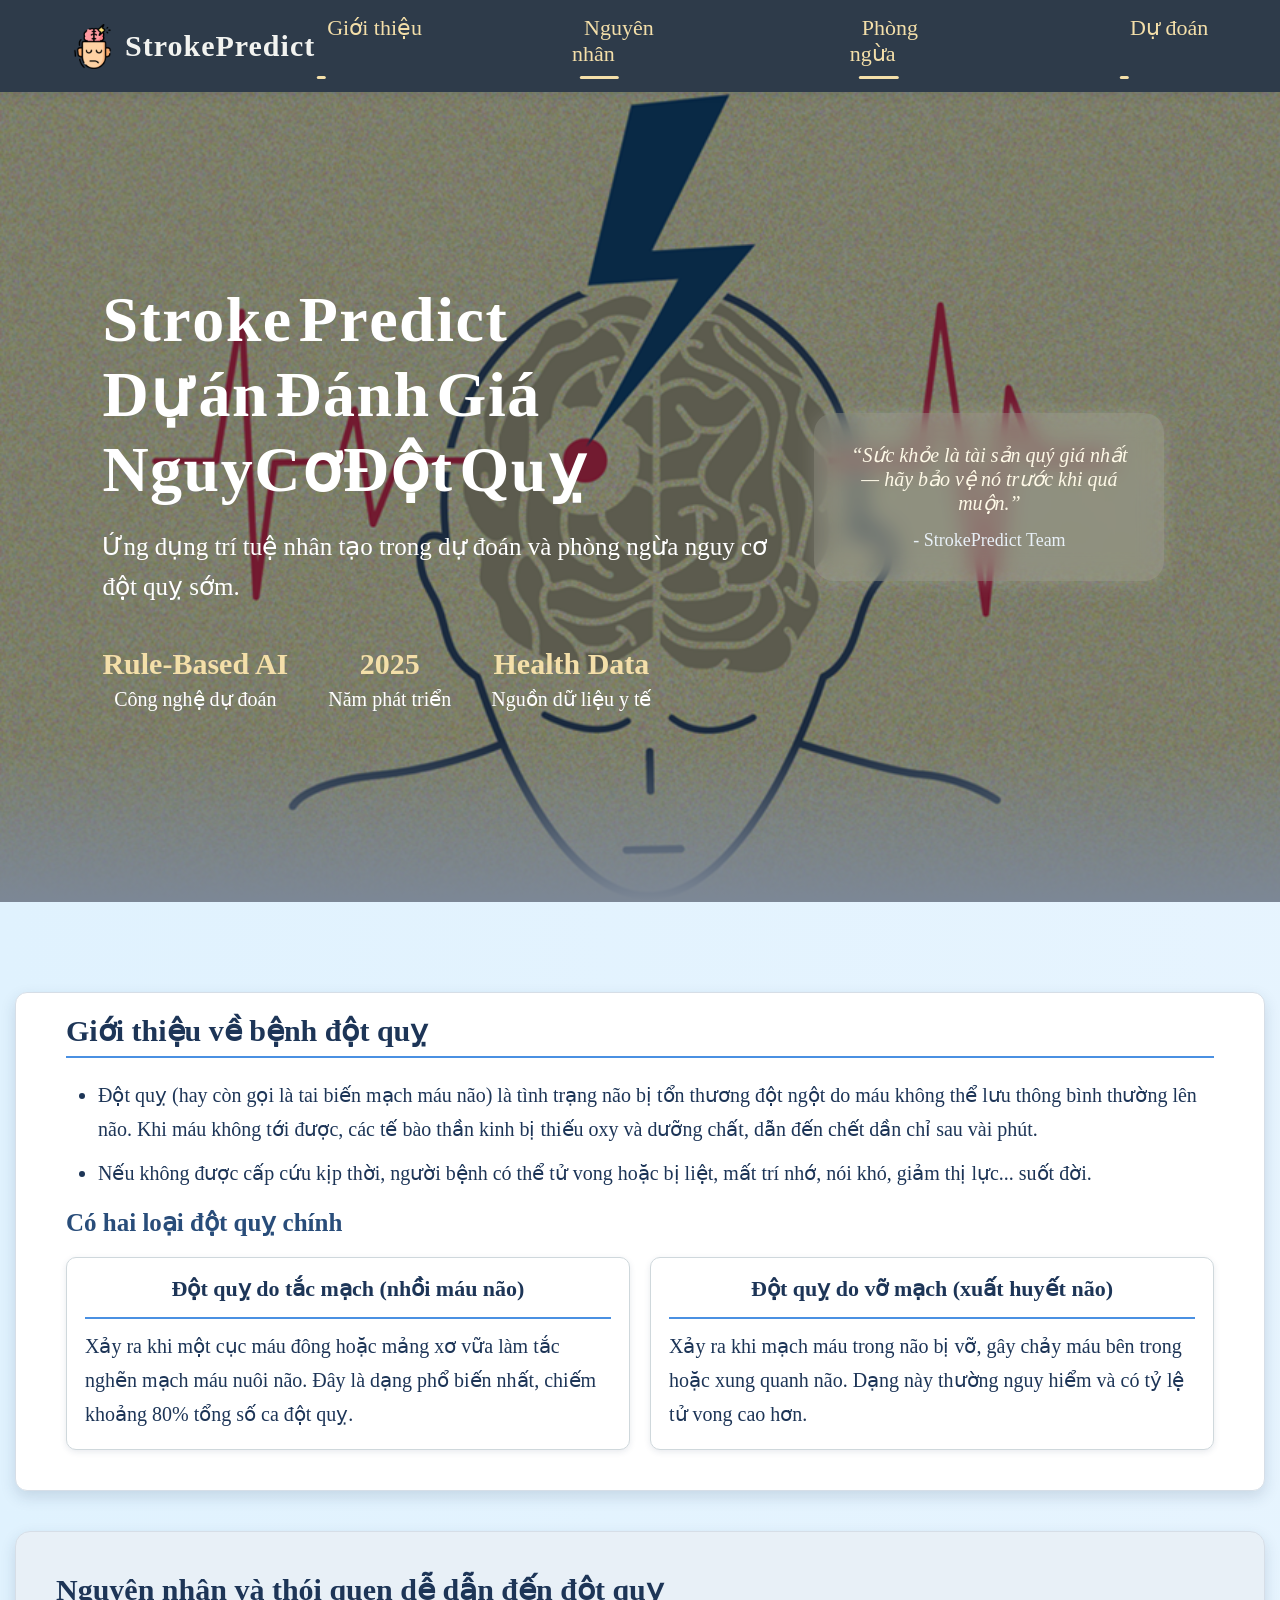
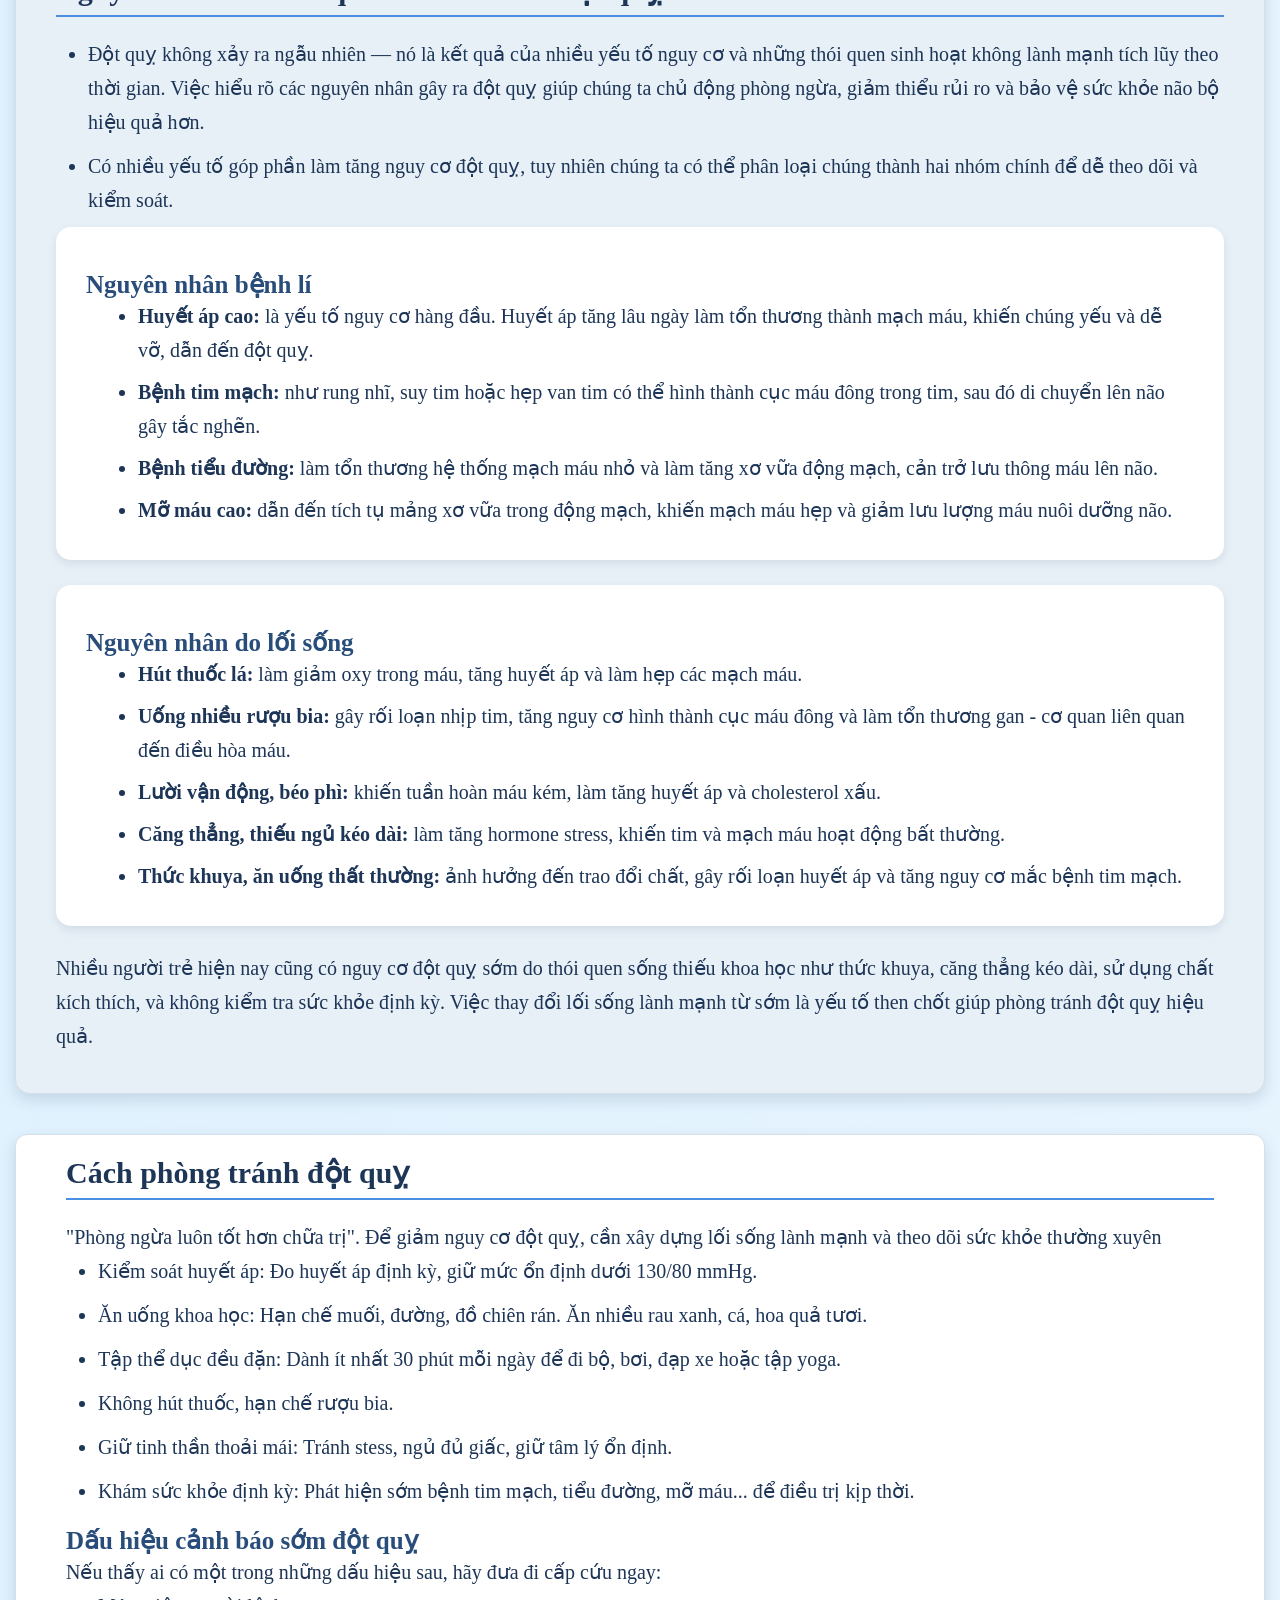
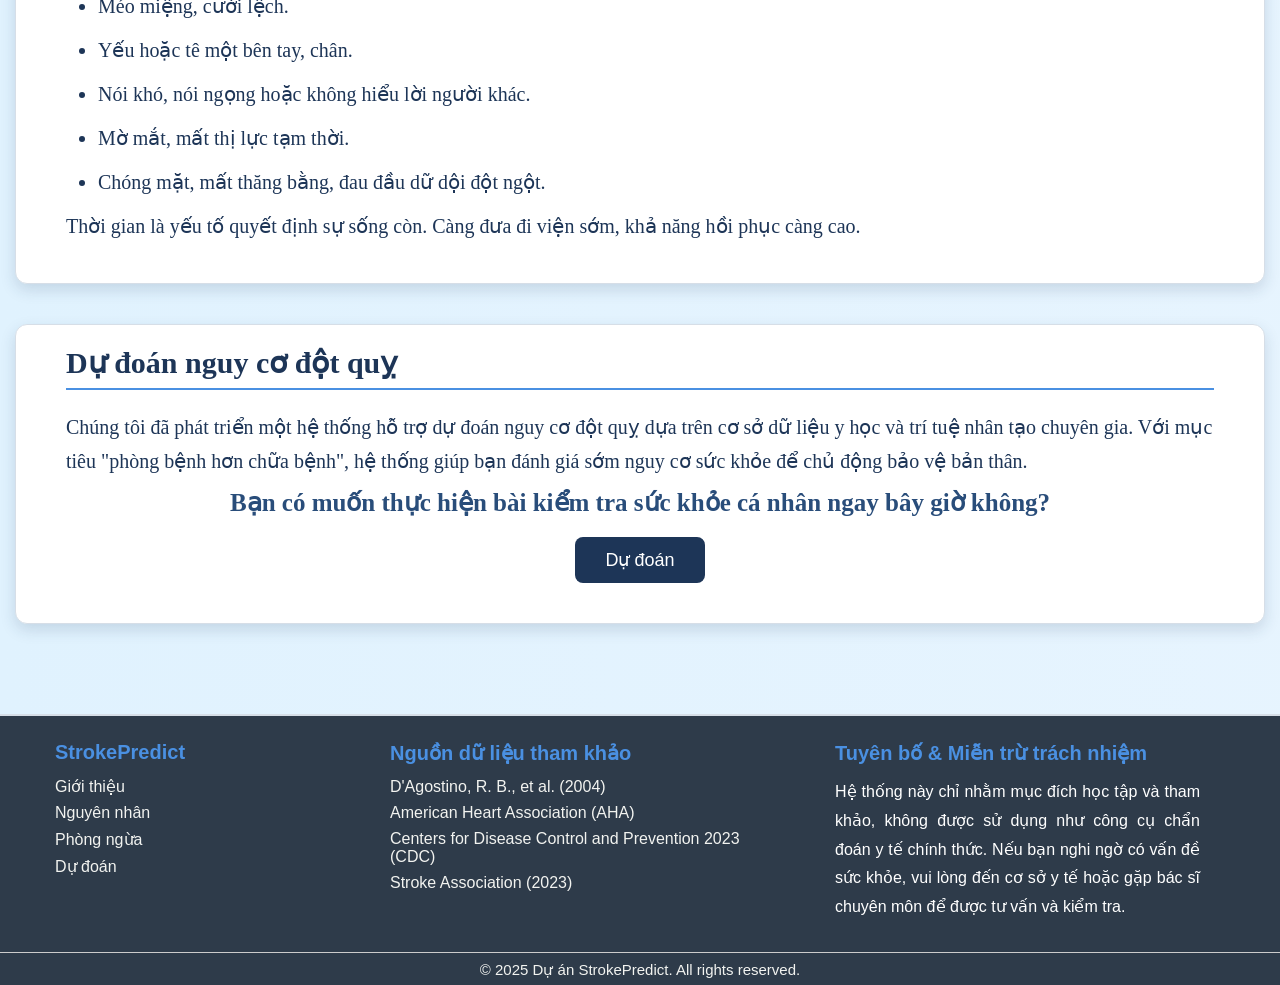
==== commit 6ec8be38: "new" ====
--- a/docs/index.html
+++ b/docs/index.html
@@ -32,6 +32,7 @@
                 <span style="--i:19">á</span><span style="--i:20">n</span><span style="--i:21"> </span>
                 <span style="--i:22">Đ</span><span style="--i:23">á</span><span style="--i:24">n</span><span style="--i:25">h</span>
                 <span style="--i:26"> </span><span style="--i:27">G</span><span style="--i:28">i</span><span style="--i:29">á</span><span style="--i:30"> </span>
+                <br>
                 <span style="--i:31">N</span><span style="--i:32">g</span><span style="--i:33">u</span><span style="--i:34">y</span><span style="--i:35"> </span><span style="--i:36">C</span><span style="--i:37">ơ</span><span style="--i:38"> </span><span style="--i:39">Đ</span><span style="--i:40">ộ</span><span style="--i:41">t</span>
                 <span style="--i:42"> </span><span style="--i:43">Q</span><span style="--i:44">u</span><span style="--i:45">ỵ</span>
                 </h1>
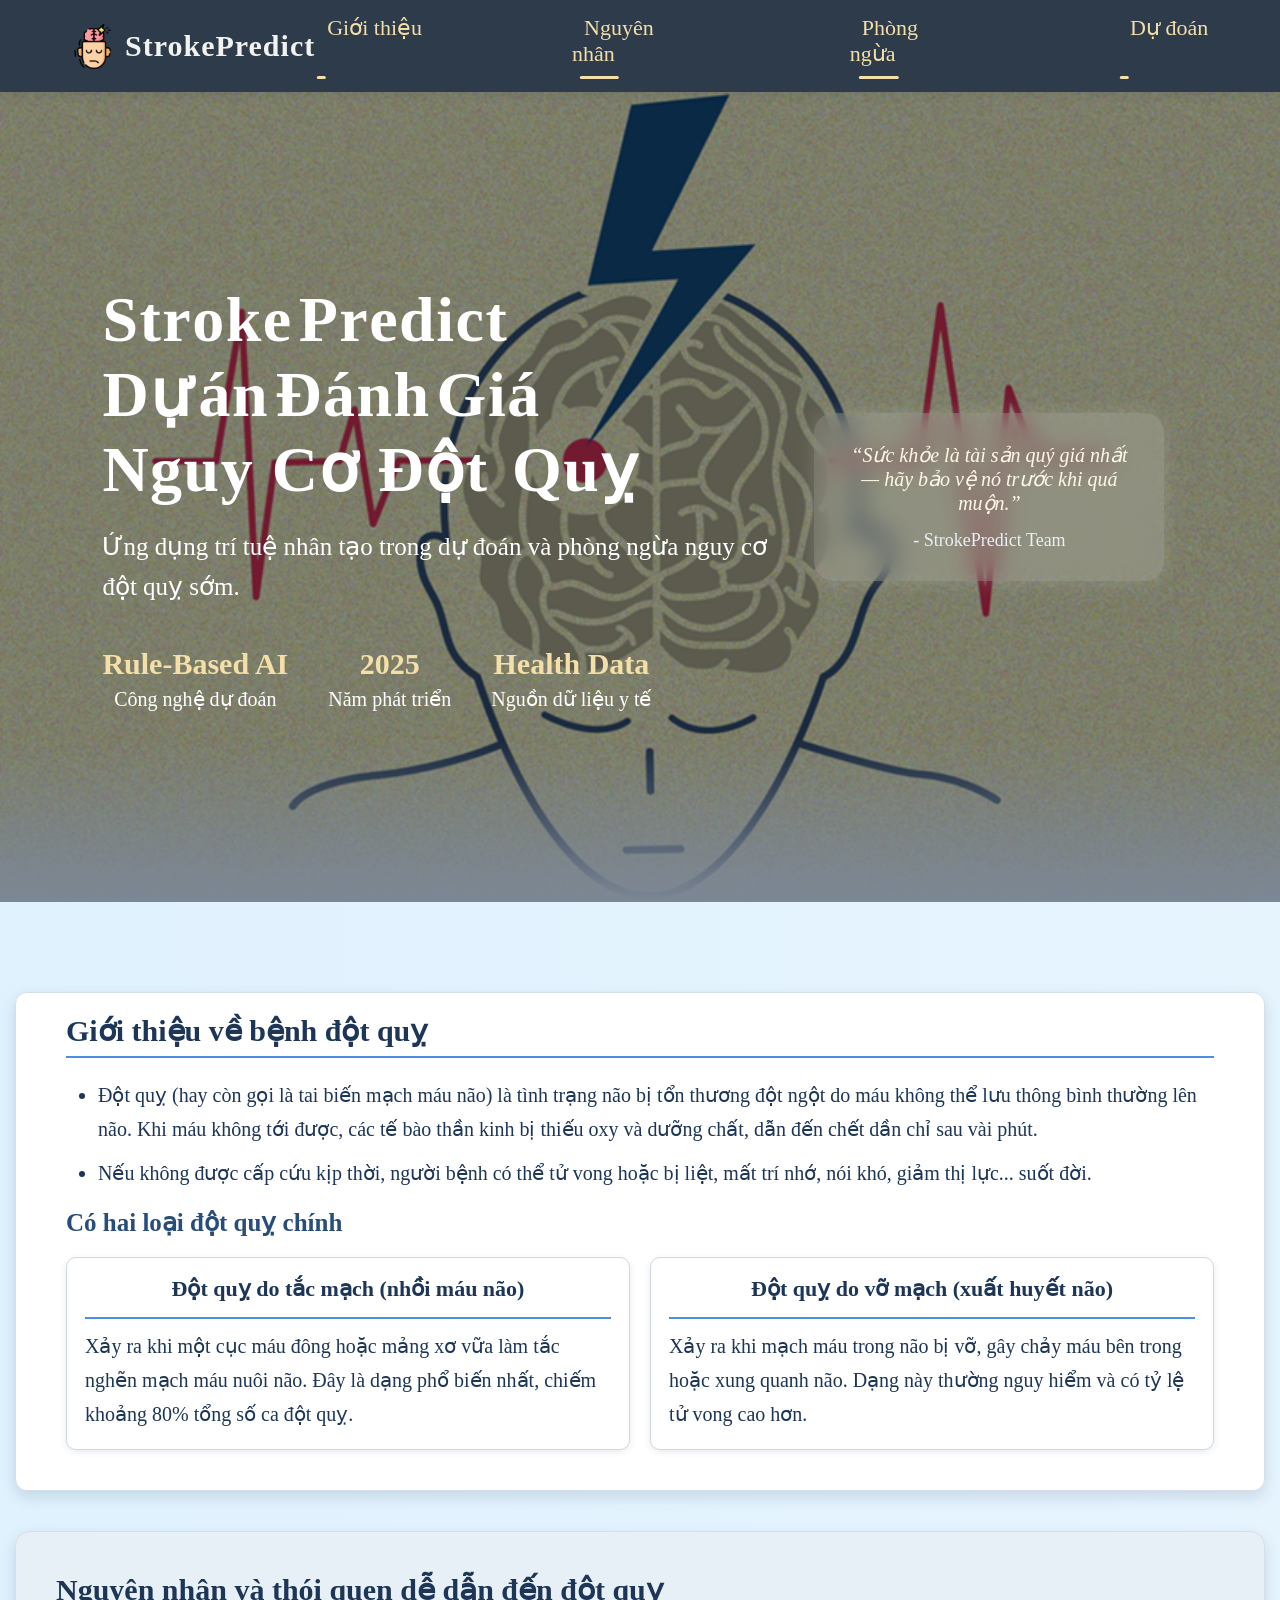
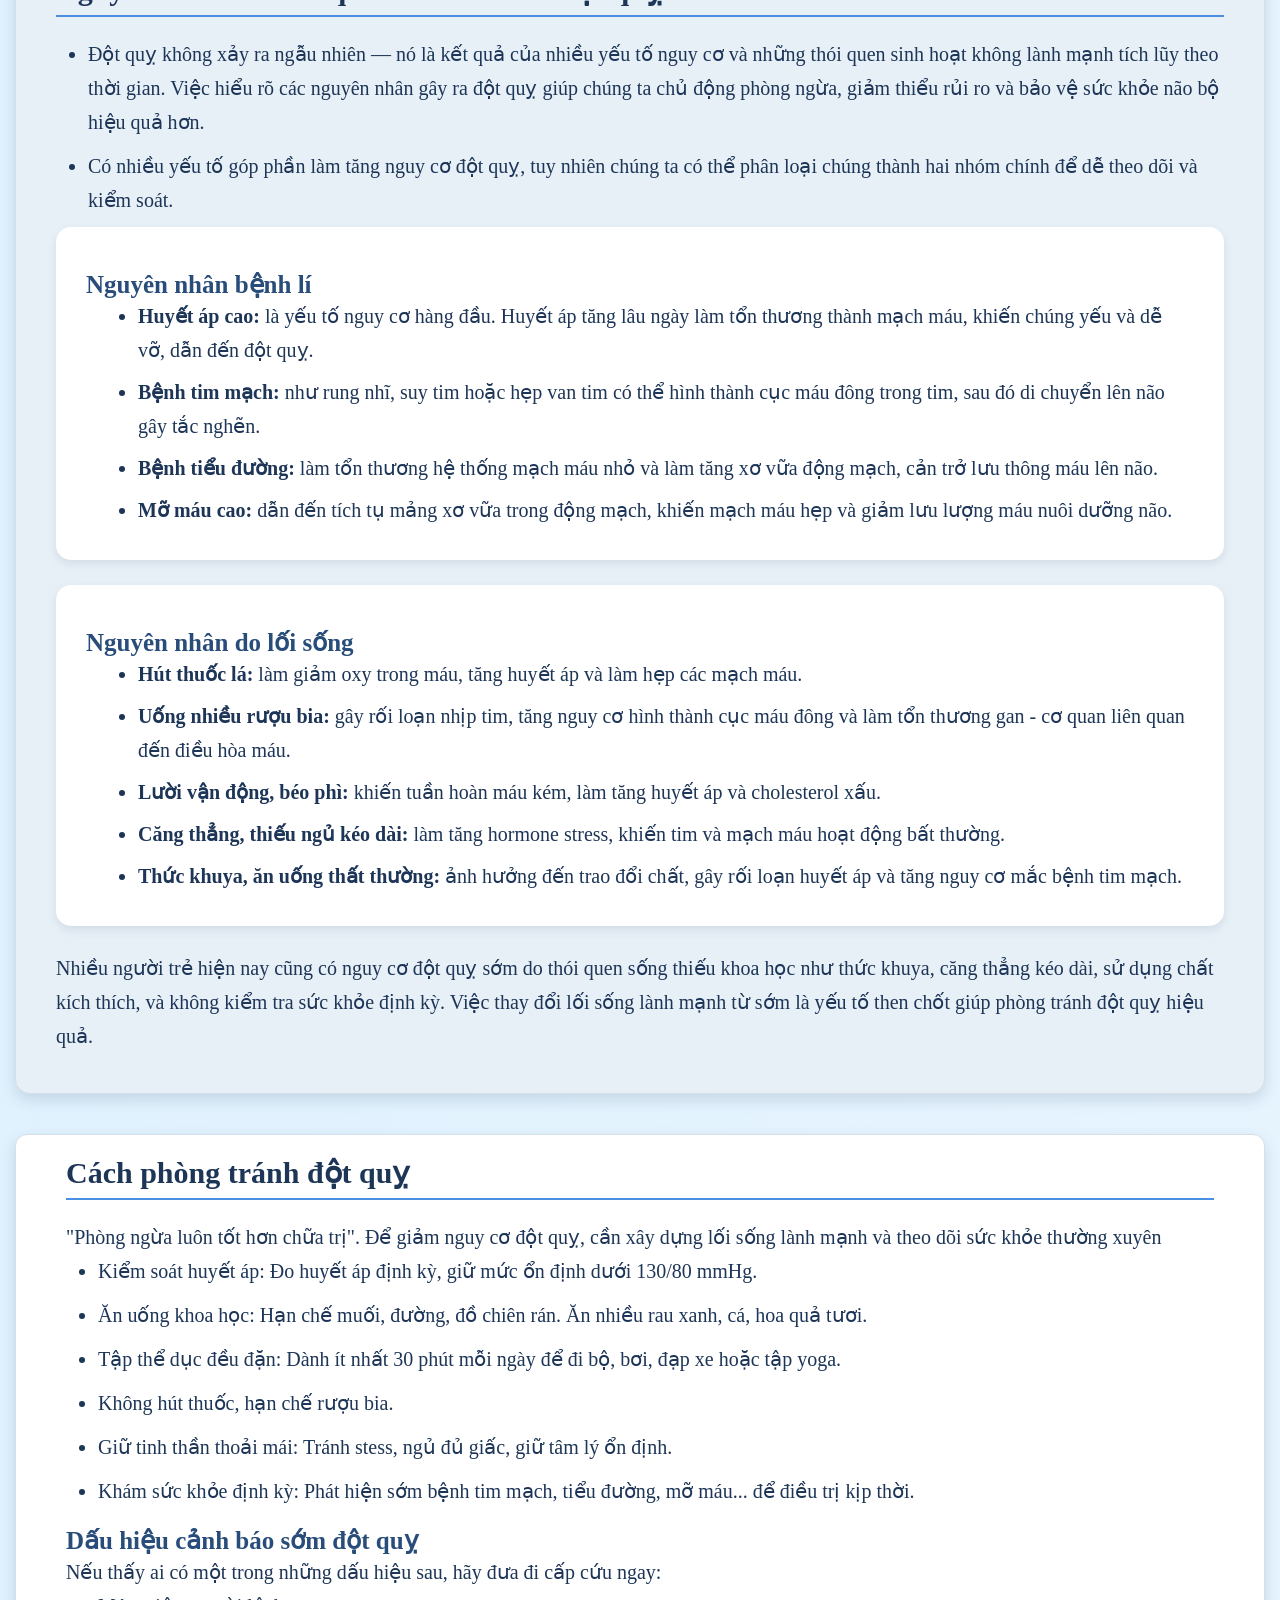
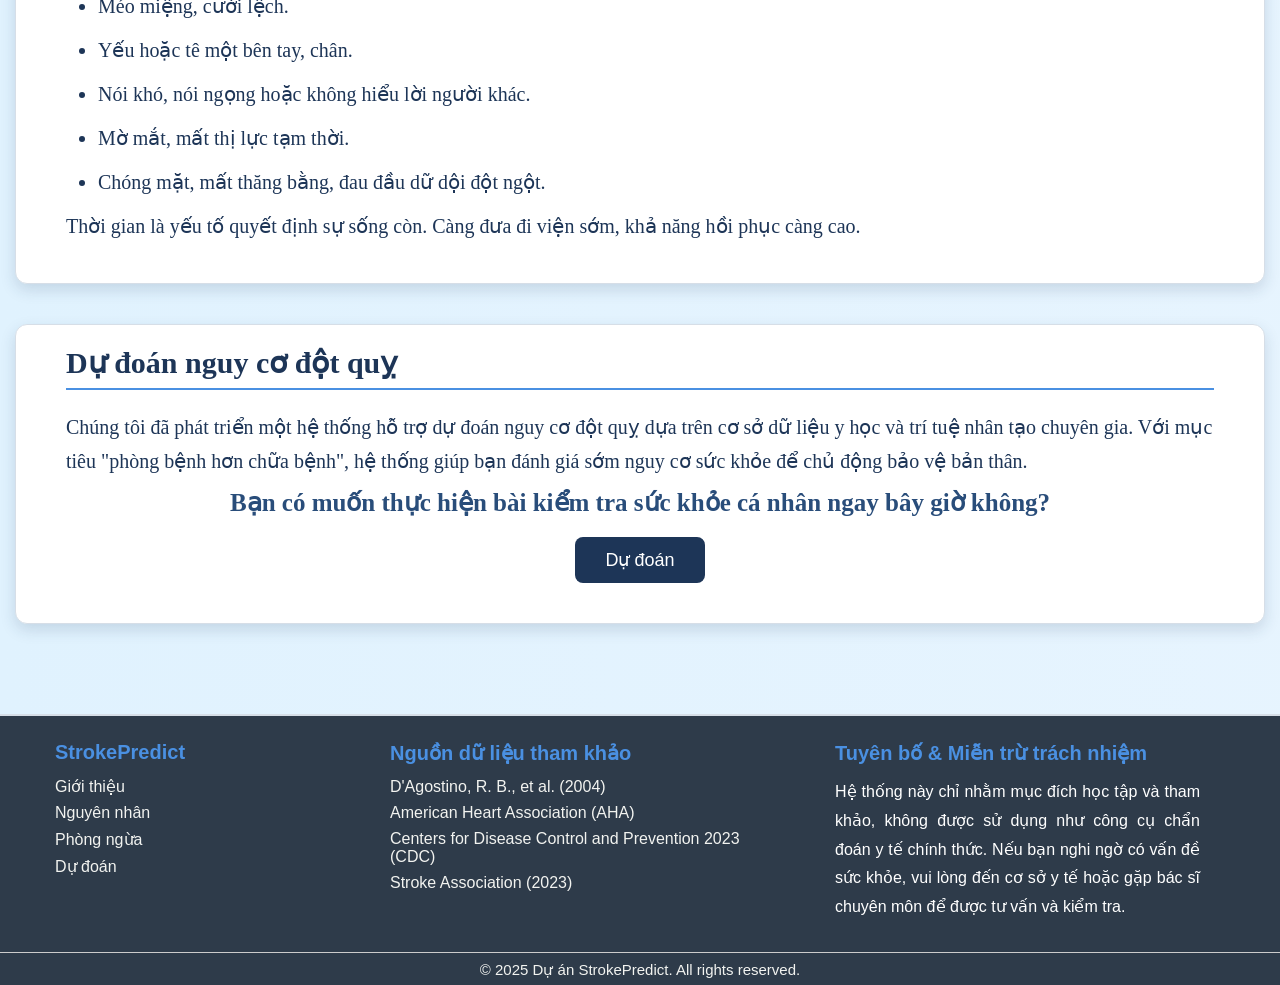
==== commit 1959c5e6: "new update" ====
--- a/docs/index.html
+++ b/docs/index.html
@@ -33,8 +33,8 @@
                 <span style="--i:22">Đ</span><span style="--i:23">á</span><span style="--i:24">n</span><span style="--i:25">h</span>
                 <span style="--i:26"> </span><span style="--i:27">G</span><span style="--i:28">i</span><span style="--i:29">á</span><span style="--i:30"> </span>
                 <br>
-                <span style="--i:31">N</span><span style="--i:32">g</span><span style="--i:33">u</span><span style="--i:34">y</span><span style="--i:35"> </span><span style="--i:36">C</span><span style="--i:37">ơ</span><span style="--i:38"> </span><span style="--i:39">Đ</span><span style="--i:40">ộ</span><span style="--i:41">t</span>
-                <span style="--i:42"> </span><span style="--i:43">Q</span><span style="--i:44">u</span><span style="--i:45">ỵ</span>
+                <span style="--i:31">N</span><span style="--i:32">g</span><span style="--i:33">u</span><span style="--i:34">y</span><span style="--i:35" class="sp">&nbsp;</span><span style="--i:36">C</span><span style="--i:37">ơ</span><span style="--i:38" class="sp">&nbsp;</span><span style="--i:39">Đ</span><span style="--i:40">ộ</span><span style="--i:41">t</span>
+                <span style="--i:42" class="sp">&nbsp;</span><span style="--i:43">Q</span><span style="--i:44">u</span><span style="--i:45">ỵ</span>
                 </h1>
 
                 <p class="sub-text">
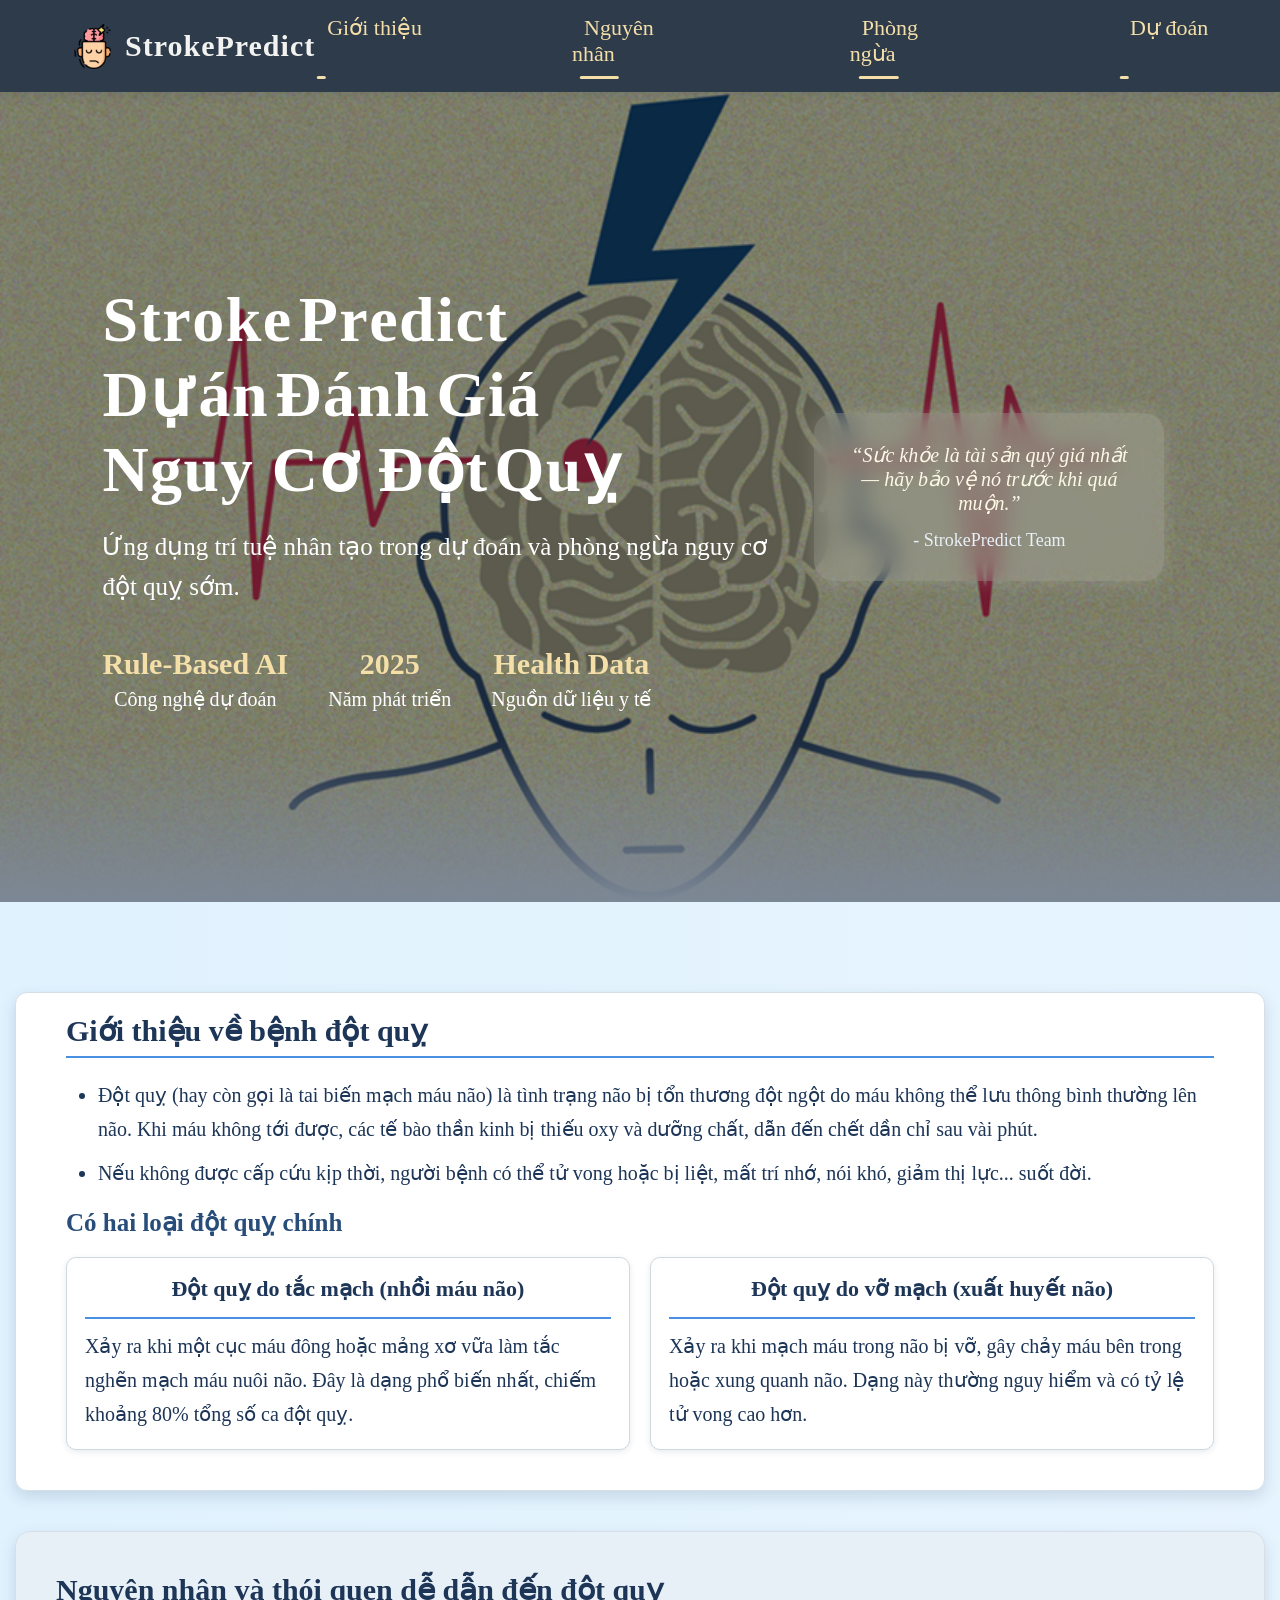
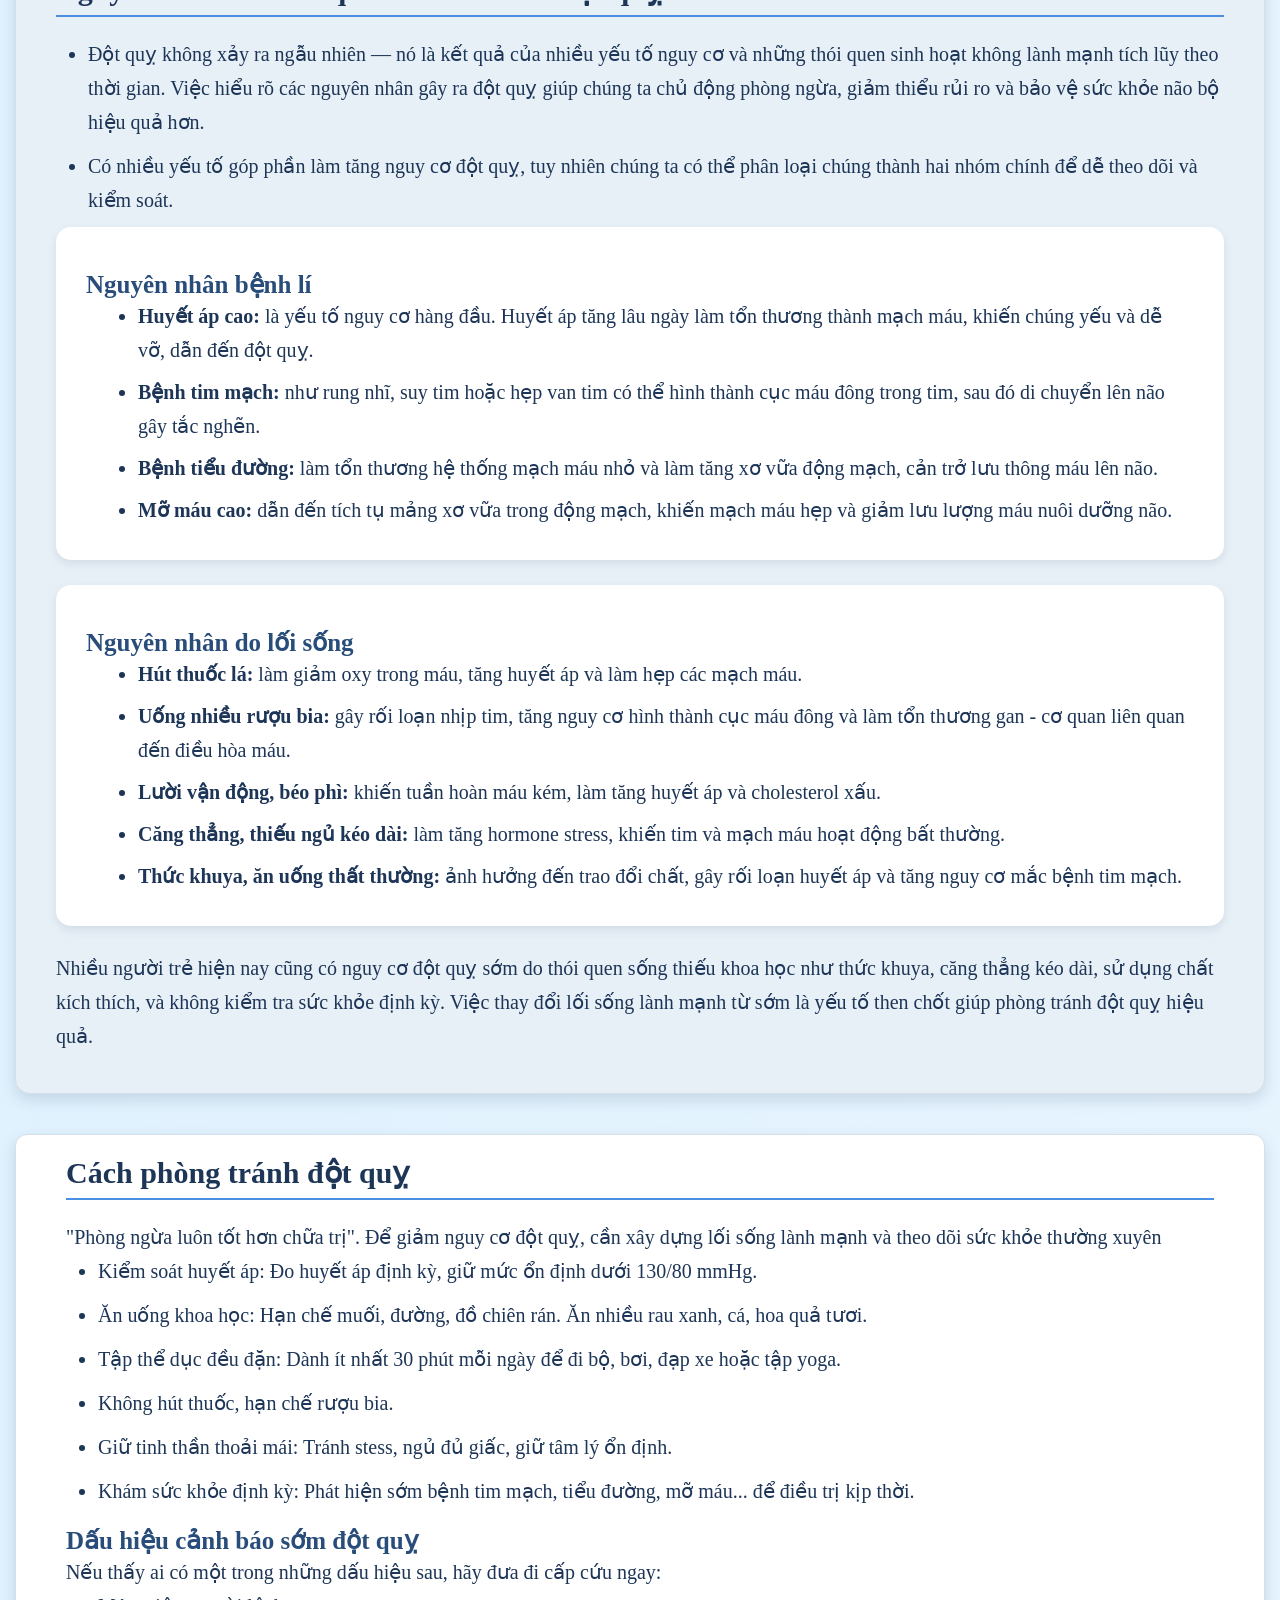
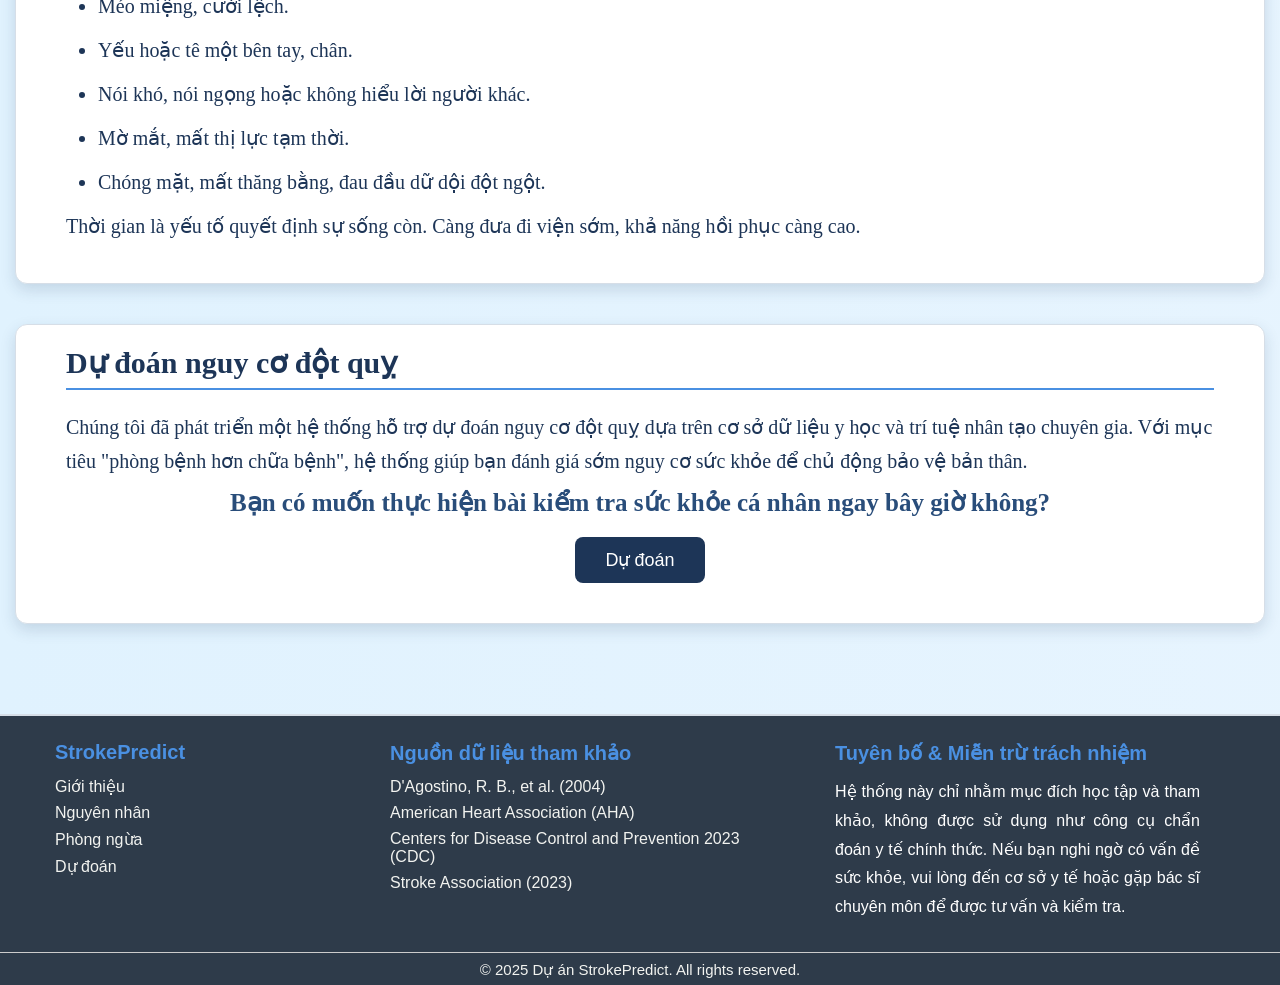
==== commit cd16de9d: "new update" ====
--- a/docs/index.html
+++ b/docs/index.html
@@ -34,7 +34,7 @@
                 <span style="--i:26"> </span><span style="--i:27">G</span><span style="--i:28">i</span><span style="--i:29">á</span><span style="--i:30"> </span>
                 <br>
                 <span style="--i:31">N</span><span style="--i:32">g</span><span style="--i:33">u</span><span style="--i:34">y</span><span style="--i:35" class="sp">&nbsp;</span><span style="--i:36">C</span><span style="--i:37">ơ</span><span style="--i:38" class="sp">&nbsp;</span><span style="--i:39">Đ</span><span style="--i:40">ộ</span><span style="--i:41">t</span>
-                <span style="--i:42" class="sp">&nbsp;</span><span style="--i:43">Q</span><span style="--i:44">u</span><span style="--i:45">ỵ</span>
+                <span style="--i:42"> </span><span style="--i:43">Q</span><span style="--i:44">u</span><span style="--i:45">ỵ</span>
                 </h1>
 
                 <p class="sub-text">
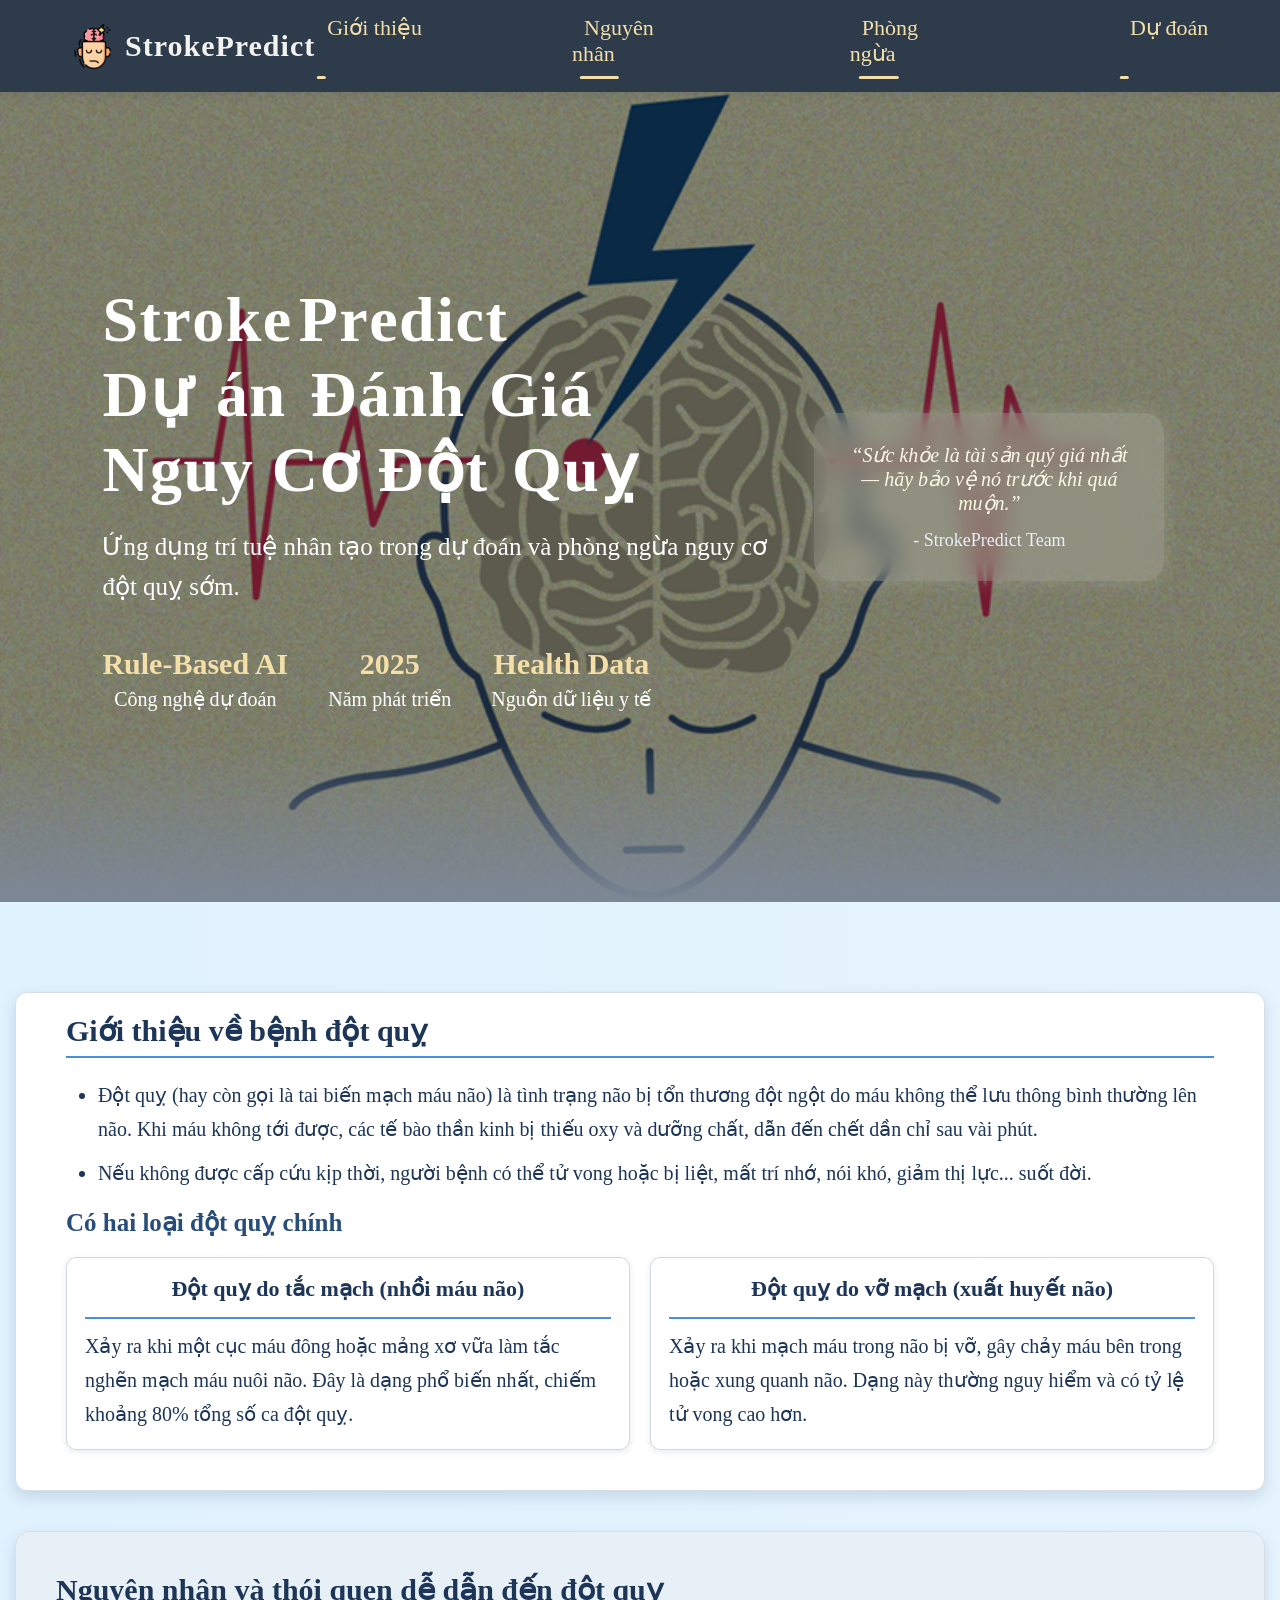
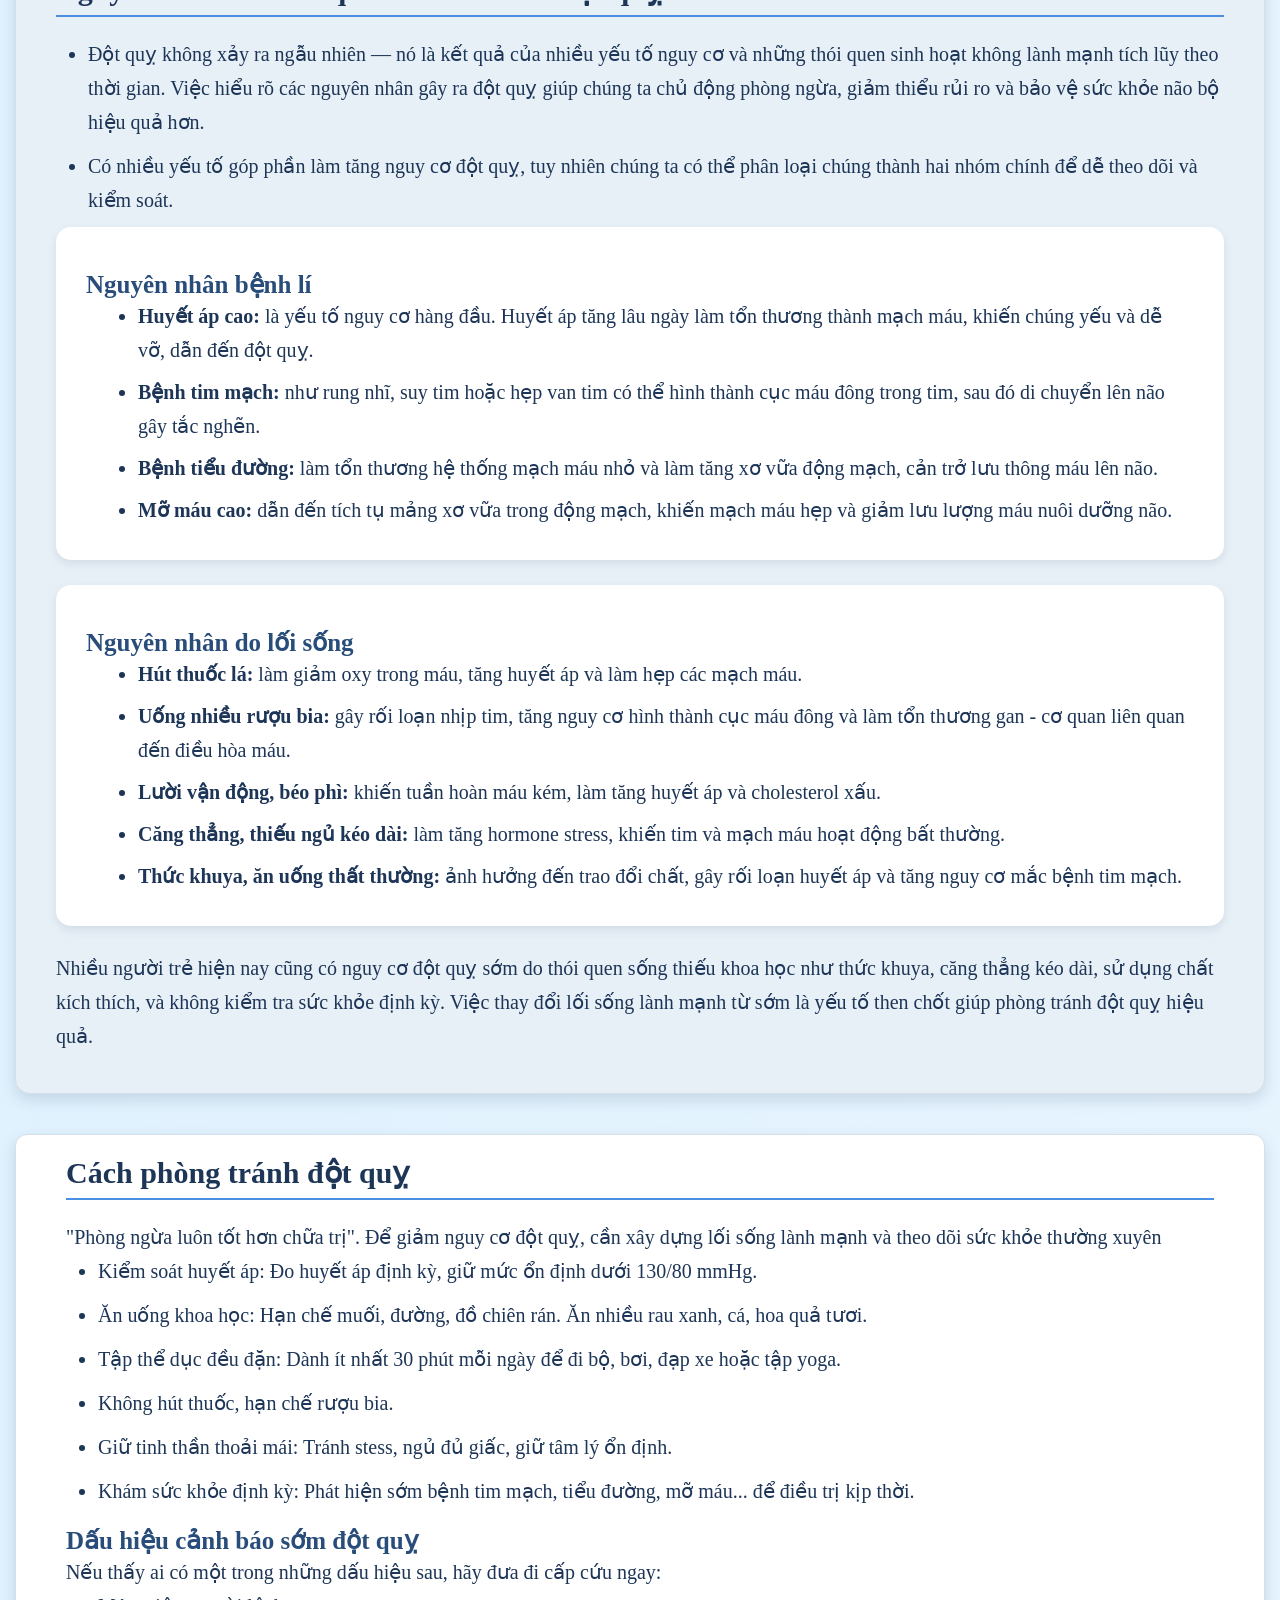
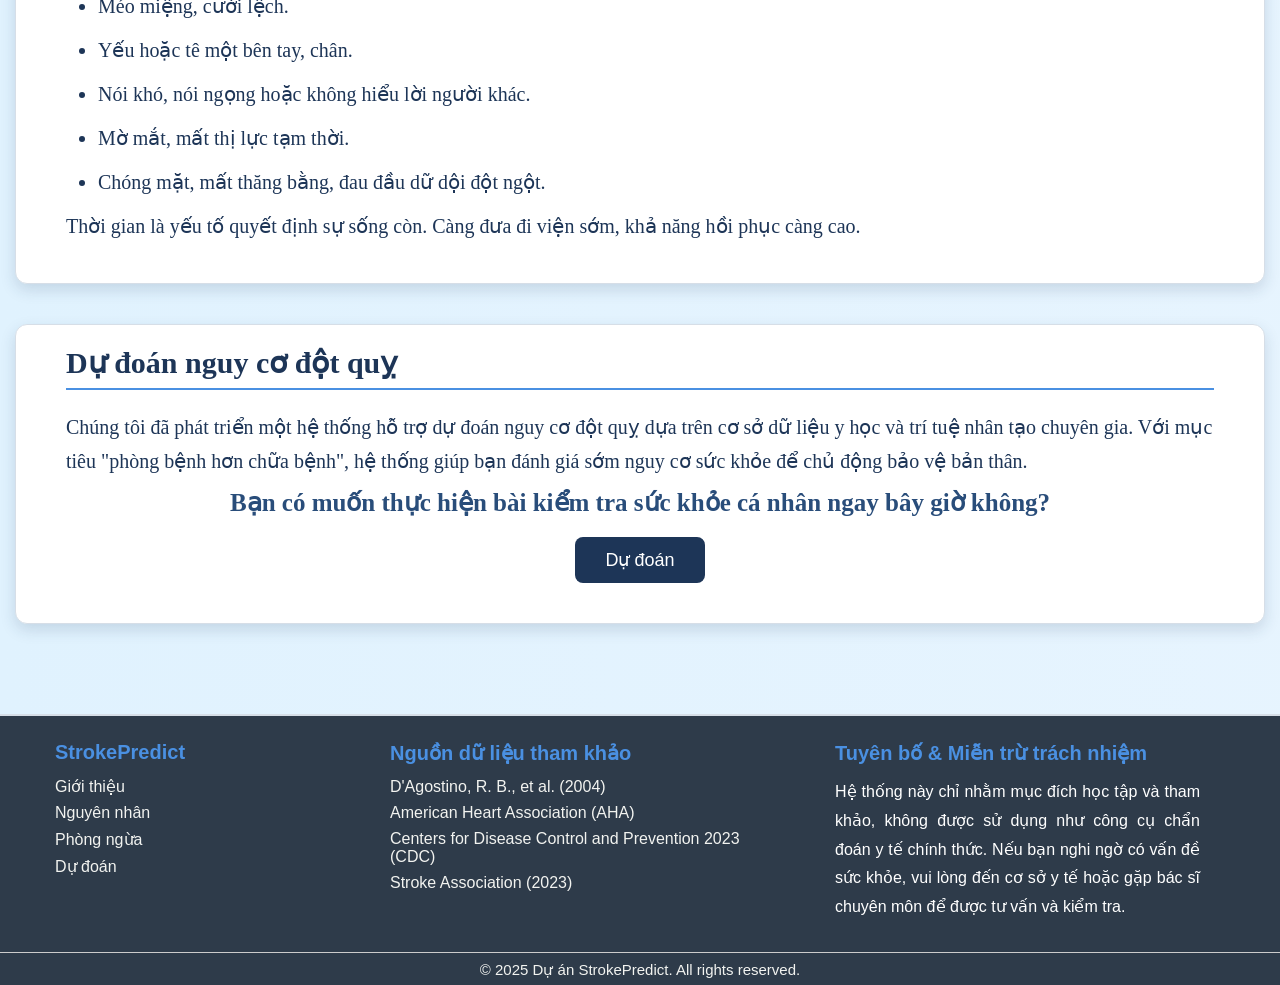
==== commit 1fb0db50: "new" ====
--- a/docs/index.html
+++ b/docs/index.html
@@ -28,13 +28,13 @@
                 <span style="--i:7">P</span><span style="--i:8">r</span><span style="--i:9">e</span><span style="--i:10">d</span><span style="--i:11">i</span><span style="--i:12">c</span><span style="--i:13">t</span>
                 <span style="--i:14"> </span>
                 <br>
-                <span style="--i:15"> </span><span style="--i:16">D</span><span style="--i:17">ự</span><span style="--i:18"> </span>
-                <span style="--i:19">á</span><span style="--i:20">n</span><span style="--i:21"> </span>
+                <span style="--i:15"> </span><span style="--i:16">D</span><span style="--i:17">ự</span><span style="--i:18" class="sp">&nbsp;</span>
+                <span style="--i:19">á</span><span style="--i:20">n</span><span style="--i:21" class="sp">&nbsp;</span>
                 <span style="--i:22">Đ</span><span style="--i:23">á</span><span style="--i:24">n</span><span style="--i:25">h</span>
-                <span style="--i:26"> </span><span style="--i:27">G</span><span style="--i:28">i</span><span style="--i:29">á</span><span style="--i:30"> </span>
+                <span style="--i:26" class="sp">&nbsp;</span><span style="--i:27">G</span><span style="--i:28">i</span><span style="--i:29">á</span><span style="--i:30"> </span>
                 <br>
                 <span style="--i:31">N</span><span style="--i:32">g</span><span style="--i:33">u</span><span style="--i:34">y</span><span style="--i:35" class="sp">&nbsp;</span><span style="--i:36">C</span><span style="--i:37">ơ</span><span style="--i:38" class="sp">&nbsp;</span><span style="--i:39">Đ</span><span style="--i:40">ộ</span><span style="--i:41">t</span>
-                <span style="--i:42"> </span><span style="--i:43">Q</span><span style="--i:44">u</span><span style="--i:45">ỵ</span>
+                <span style="--i:42" class="sp">&nbsp;</span><span style="--i:43">Q</span><span style="--i:44">u</span><span style="--i:45">ỵ</span>
                 </h1>
 
                 <p class="sub-text">
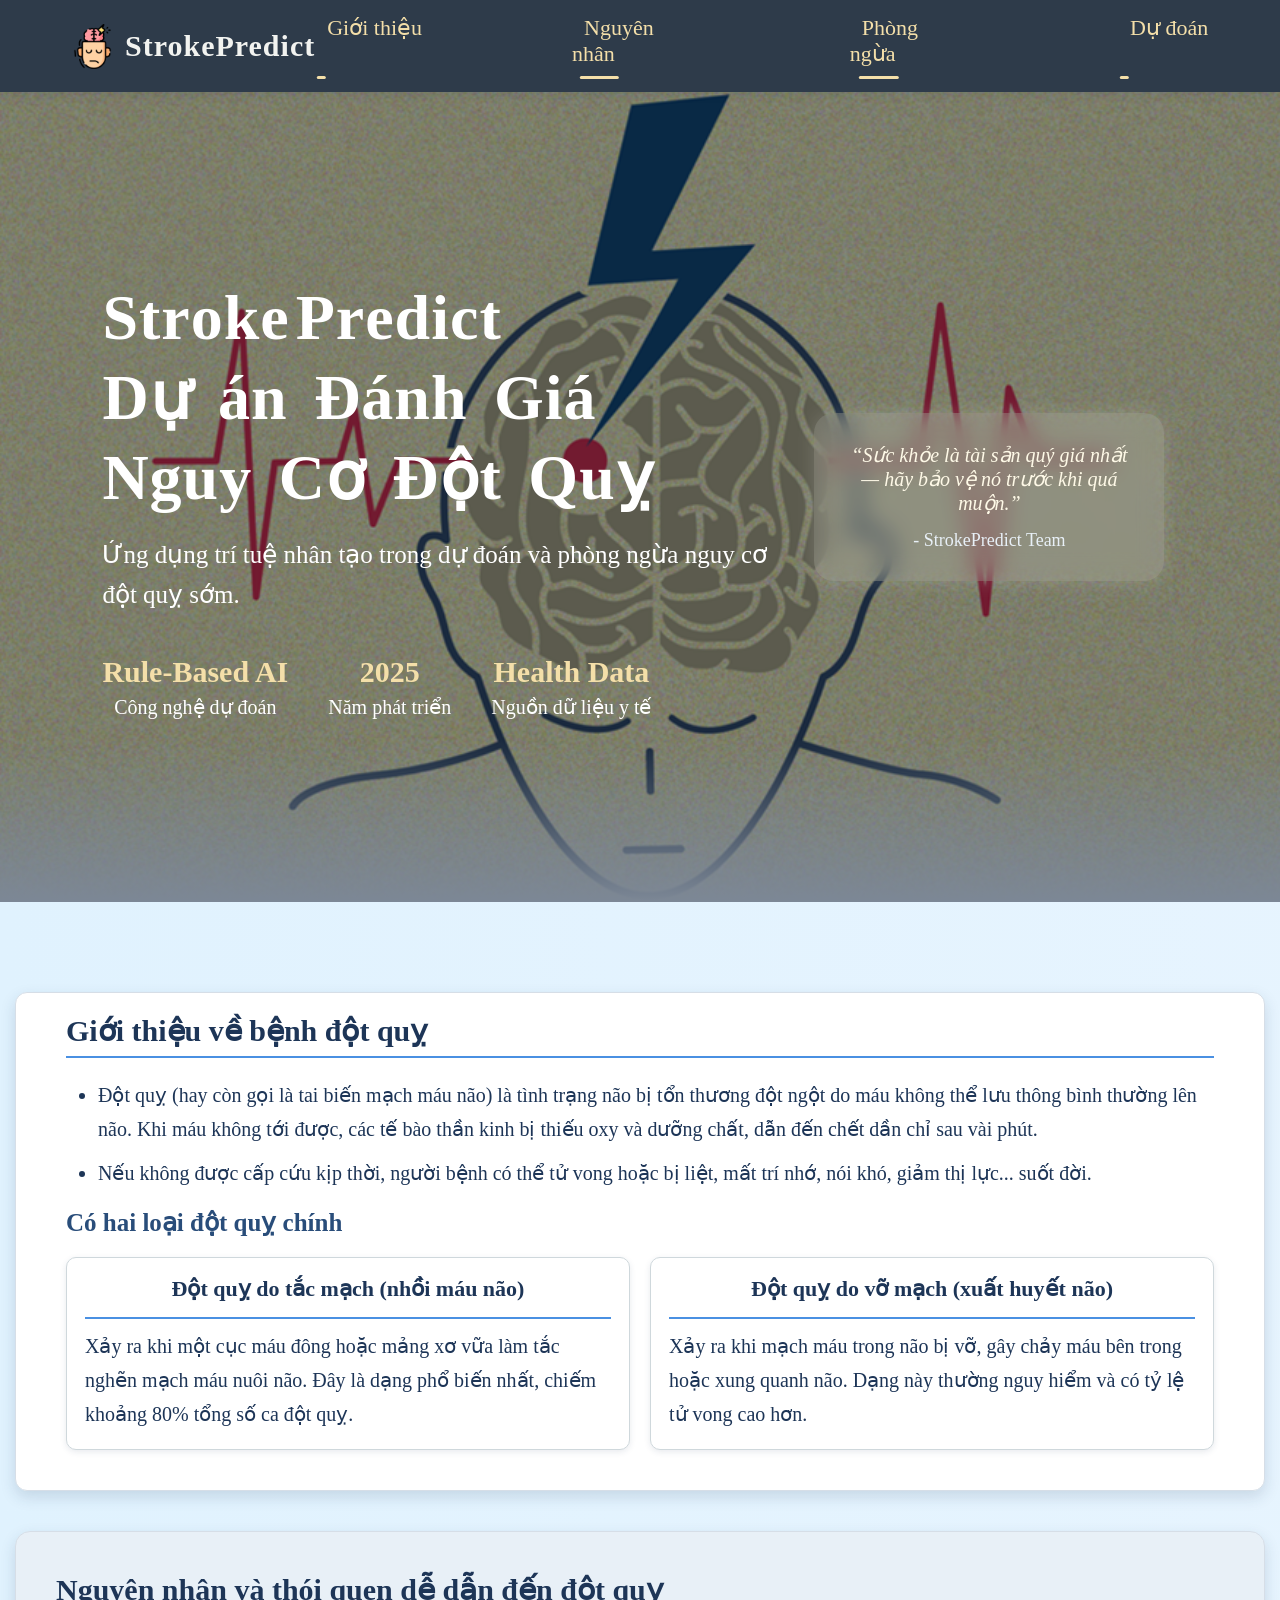
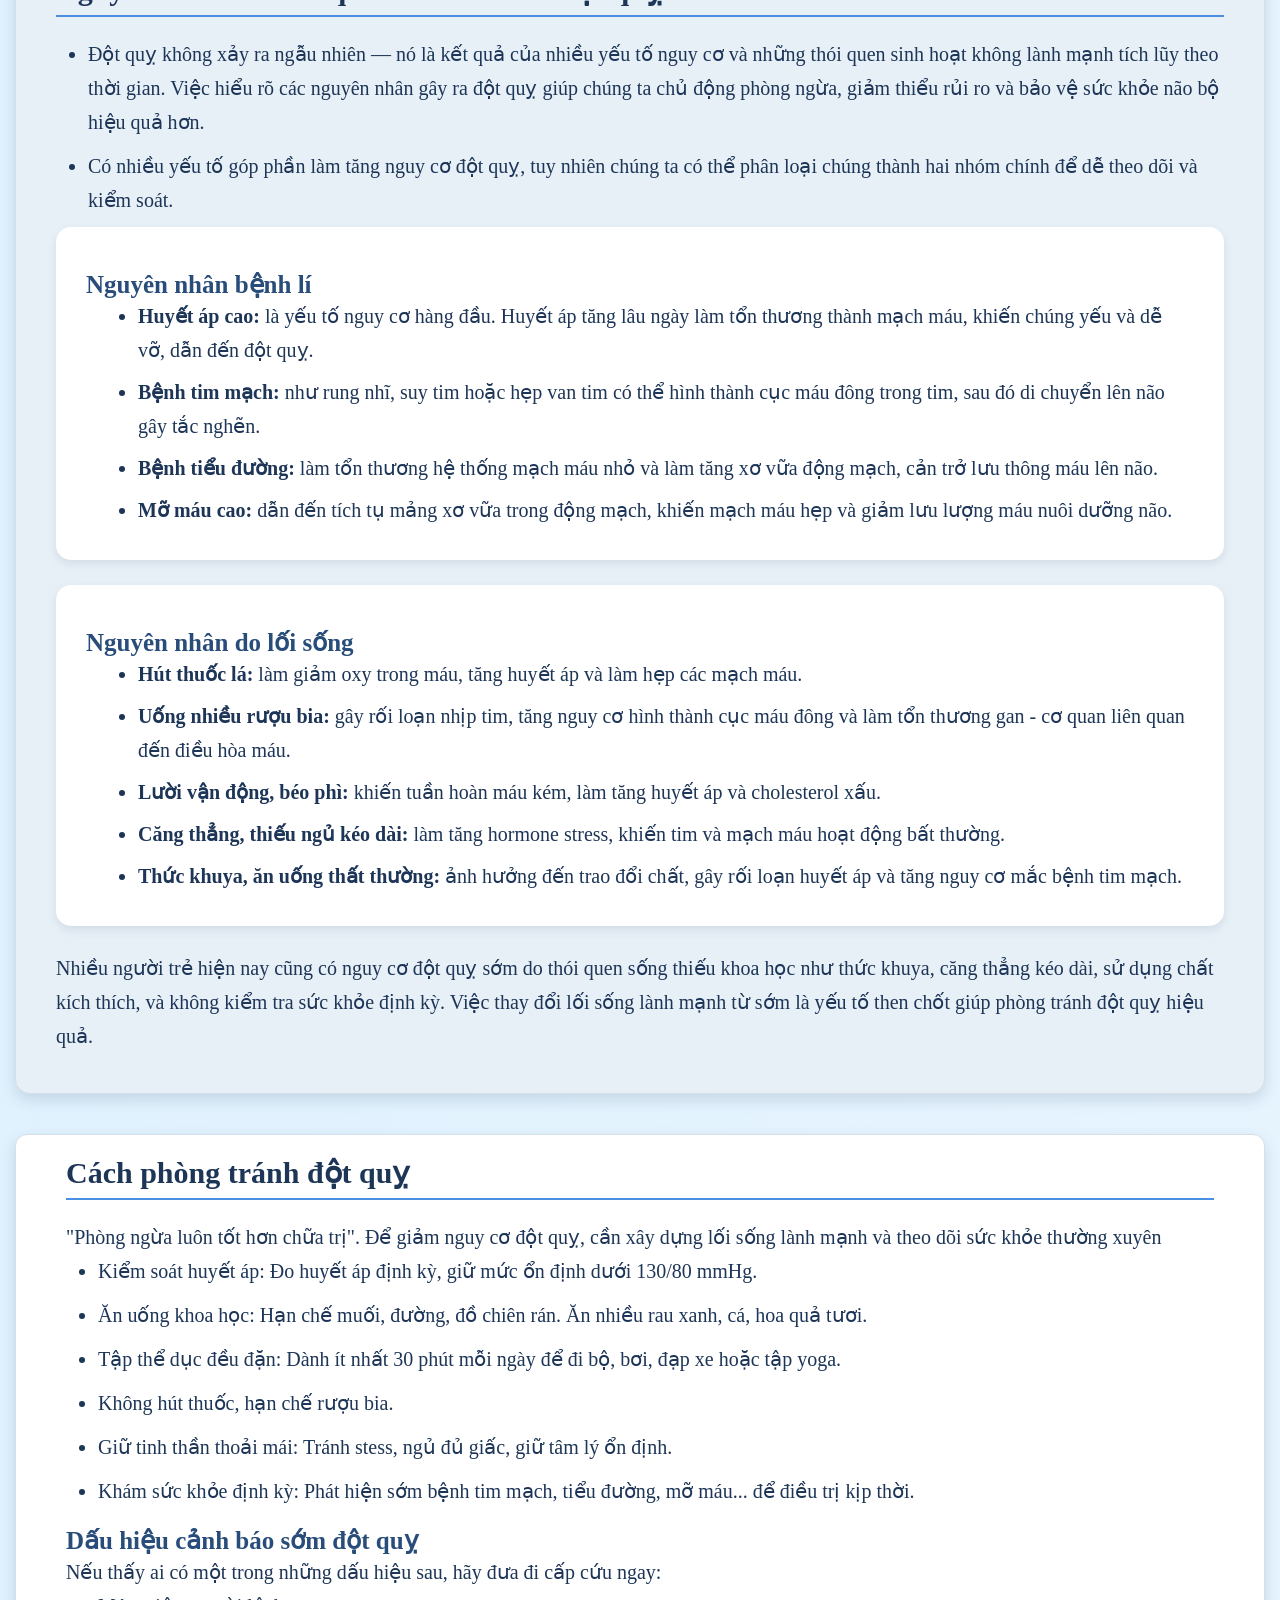
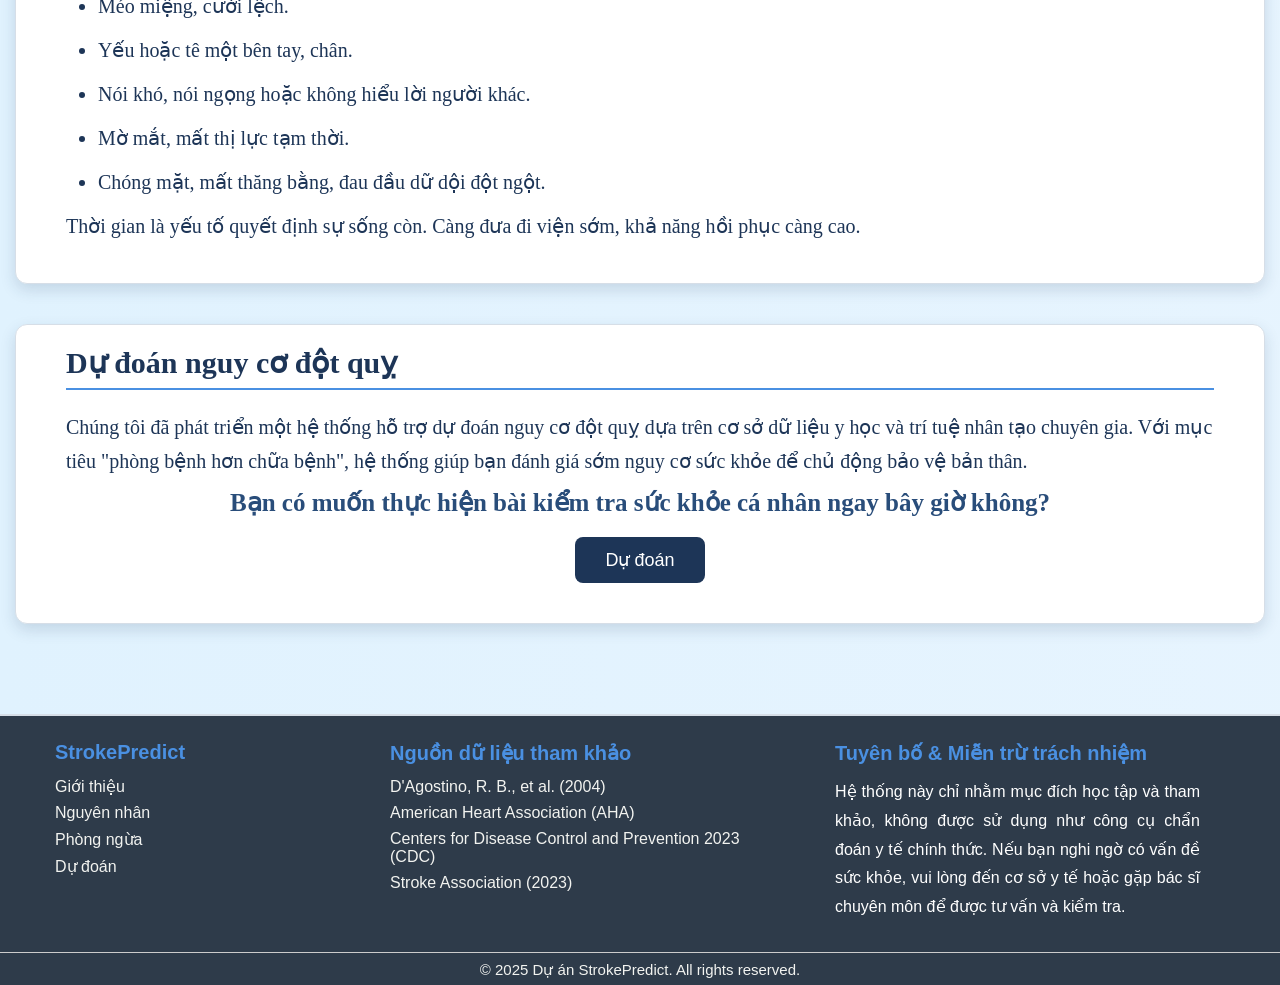
==== commit 46bd3110: "new" ====
--- a/docs/index.html
+++ b/docs/index.html
@@ -24,17 +24,21 @@
         <section class="stroke-hero">
             <div class="content">
                 <h1 class="main-title">
-                <span style="--i:1">S</span><span style="--i:2">t</span><span style="--i:3">r</span><span style="--i:4">o</span><span style="--i:5">k</span><span style="--i:6">e</span>
-                <span style="--i:7">P</span><span style="--i:8">r</span><span style="--i:9">e</span><span style="--i:10">d</span><span style="--i:11">i</span><span style="--i:12">c</span><span style="--i:13">t</span>
-                <span style="--i:14"> </span>
-                <br>
-                <span style="--i:15"> </span><span style="--i:16">D</span><span style="--i:17">ự</span><span style="--i:18" class="sp">&nbsp;</span>
-                <span style="--i:19">á</span><span style="--i:20">n</span><span style="--i:21" class="sp">&nbsp;</span>
-                <span style="--i:22">Đ</span><span style="--i:23">á</span><span style="--i:24">n</span><span style="--i:25">h</span>
-                <span style="--i:26" class="sp">&nbsp;</span><span style="--i:27">G</span><span style="--i:28">i</span><span style="--i:29">á</span><span style="--i:30"> </span>
-                <br>
-                <span style="--i:31">N</span><span style="--i:32">g</span><span style="--i:33">u</span><span style="--i:34">y</span><span style="--i:35" class="sp">&nbsp;</span><span style="--i:36">C</span><span style="--i:37">ơ</span><span style="--i:38" class="sp">&nbsp;</span><span style="--i:39">Đ</span><span style="--i:40">ộ</span><span style="--i:41">t</span>
-                <span style="--i:42" class="sp">&nbsp;</span><span style="--i:43">Q</span><span style="--i:44">u</span><span style="--i:45">ỵ</span>
+                    <span style="--i:1">S</span><span style="--i:2">t</span><span style="--i:3">r</span><span style="--i:4">o</span><span style="--i:5">k</span><span style="--i:6">e</span>
+                    <span style="--i:7">P</span><span style="--i:8">r</span><span style="--i:9">e</span><span style="--i:10">d</span><span style="--i:11">i</span><span style="--i:12">c</span><span style="--i:13">t</span>
+                    <span class="sp" style="--i:14"></span>
+                    <br>
+
+                    <span style="--i:15">D</span><span style="--i:16">ự</span><span class="sp" style="--i:17"></span>
+                    <span style="--i:18">á</span><span style="--i:19">n</span><span class="sp" style="--i:20"></span>
+                    <span style="--i:21">Đ</span><span style="--i:22">á</span><span style="--i:23">n</span><span style="--i:24">h</span>
+                    <span class="sp" style="--i:25"></span><span style="--i:26">G</span><span style="--i:27">i</span><span style="--i:28">á</span><span class="sp" style="--i:29"></span>
+                    <br>
+
+                    <span style="--i:30">N</span><span style="--i:31">g</span><span style="--i:32">u</span><span style="--i:33">y</span>
+                    <span class="sp" style="--i:34"></span><span style="--i:35">C</span><span style="--i:36">ơ</span>
+                    <span class="sp" style="--i:37"></span><span style="--i:38">Đ</span><span style="--i:39">ộ</span><span style="--i:40">t</span>
+                    <span class="sp" style="--i:41"></span><span style="--i:42">Q</span><span style="--i:43">u</span><span style="--i:44">ỵ</span>
                 </h1>
 
                 <p class="sub-text">
--- a/docs/static/style.css
+++ b/docs/static/style.css
@@ -177,13 +177,23 @@
   animation-delay: calc(var(--i) * 0.04s);
   font-size: 4rem;
   font-weight: 700;
-  letter-spacing: 1.5px;
+  letter-spacing: 1.0px;
 }
 @keyframes fadeUp {
   to {
     opacity: 1;
     transform: translateY(0);
   }
+}
+.main-title .sp{
+  display: inline-block;
+  width: .32em;
+  height: 1em;
+  opacity: 0;
+  transform: translateY(40px);
+  animation: fadeUp 1s forwards;
+  animation-delay: calc(var(--i) * 0.04s);
+  letter-spacing: 0;
 }
 
 .sub-text {
